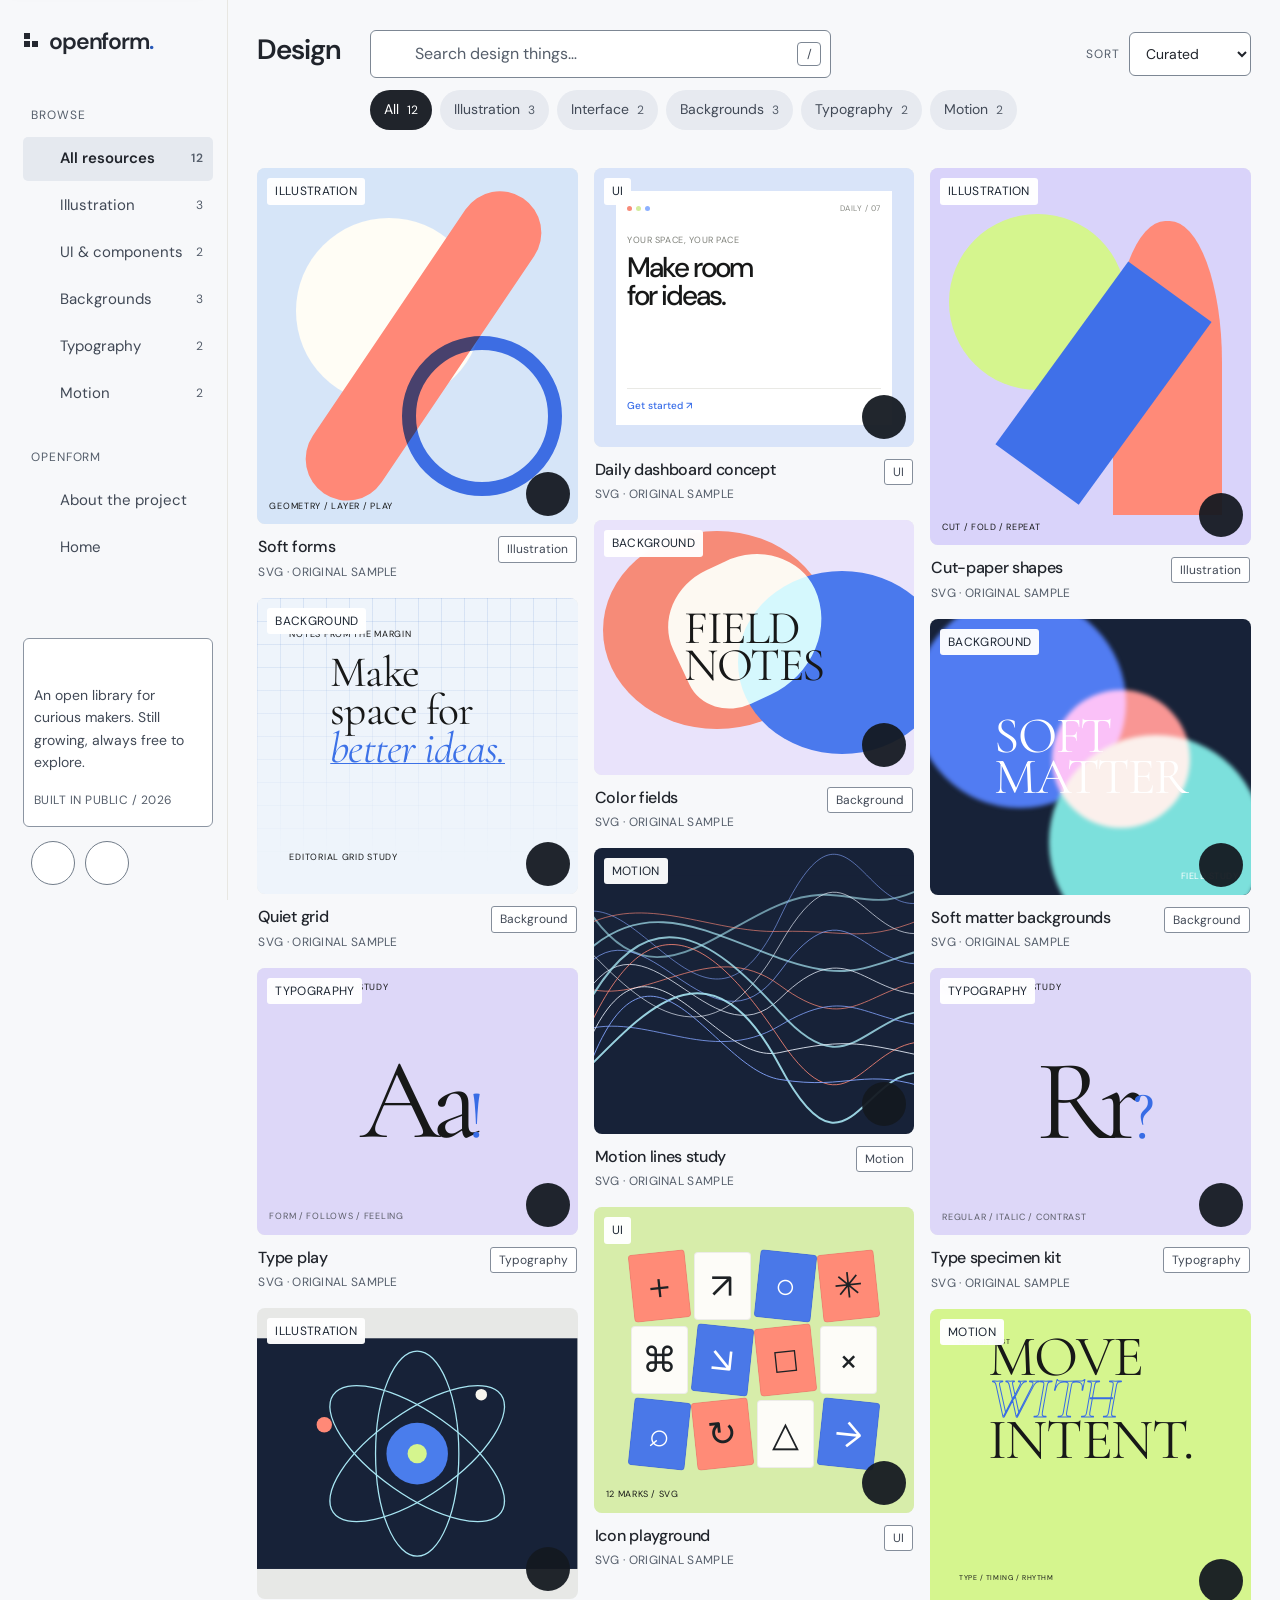
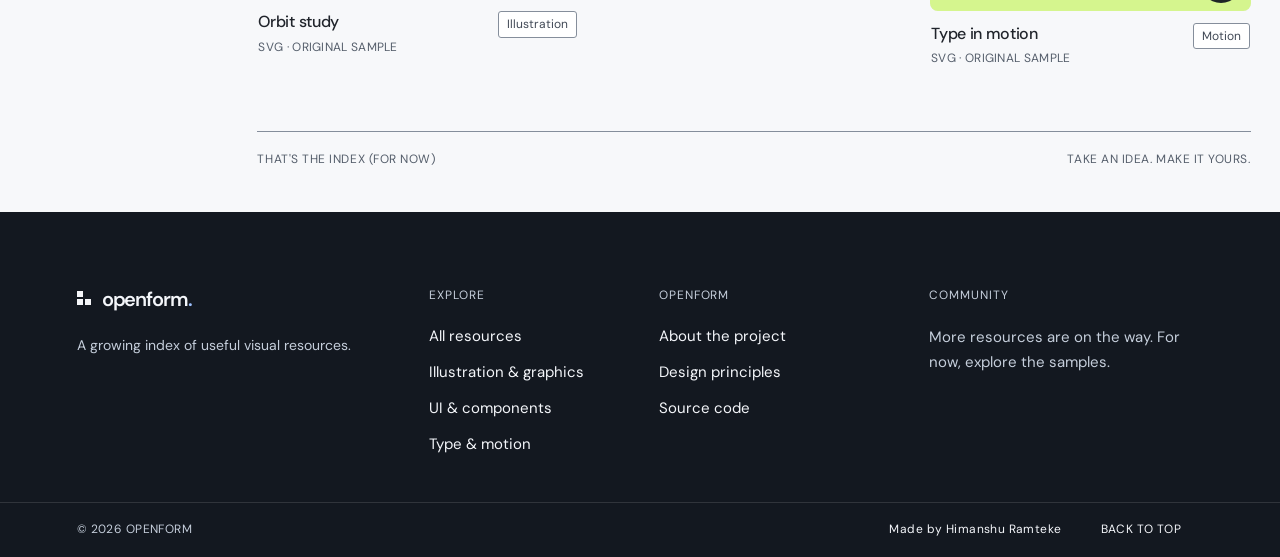
==== library.html @ 27f8977f "Correct dark gradient palette and strengthen visible motion" ====
<!doctype html>
<html lang="en">
<head>
<meta charset="utf-8"><meta name="viewport" content="width=device-width,initial-scale=1"><meta name="theme-color" content="#f7f7f5">
<meta name="description" content="Browse Openform's growing index of illustration, backgrounds, typography, UI, and motion design resources.">
<title>Library — Openform</title>
<link rel="preconnect" href="https://fonts.googleapis.com"><link rel="preconnect" href="https://fonts.gstatic.com" crossorigin>
<link href="https://fonts.googleapis.com/css2?family=Cormorant+Garamond:ital,wght@0,400;0,500;0,600;1,400;1,500;1,600&family=DM+Sans:wght@400;500;600;700&display=swap" rel="stylesheet">
<link rel="stylesheet" href="styles.css?v=20261012-2"><script src="app.js?v=20261012-1" defer></script>
</head>
<body class="library-page">
<a class="skip-link" href="#main-content">Skip to main content</a>
<div class="library-app" id="libraryTop">
  <aside class="library-sidebar">
    <a class="wordmark" href="index.html" aria-label="Openform home"><span class="brand-mark" aria-hidden="true"><i></i><i></i><i></i></span><span>openform<span class="wordmark-dot">.</span></span></a>
    <div class="sidebar-section"><span class="sidebar-label">BROWSE</span>
      <button class="sidebar-filter is-active" type="button" data-filter="All" aria-pressed="true"><span class="sidebar-icon"><span class="mi mi-stack" aria-hidden="true"></span></span> All resources <span class="sidebar-count">12</span></button>
      <button class="sidebar-filter" type="button" data-filter="Illustration" aria-pressed="false"><span class="sidebar-icon"><span class="mi mi-image" aria-hidden="true"></span></span> Illustration <span class="sidebar-count">3</span></button>
      <button class="sidebar-filter" type="button" data-filter="UI" aria-pressed="false"><span class="sidebar-icon"><span class="mi mi-stack" aria-hidden="true"></span></span> UI & components <span class="sidebar-count">2</span></button>
      <button class="sidebar-filter" type="button" data-filter="Background" aria-pressed="false"><span class="sidebar-icon"><span class="mi mi-image" aria-hidden="true"></span></span> Backgrounds <span class="sidebar-count">3</span></button>
      <button class="sidebar-filter" type="button" data-filter="Typography" aria-pressed="false"><span class="sidebar-icon"><span class="mi mi-file" aria-hidden="true"></span></span> Typography <span class="sidebar-count">2</span></button>
      <button class="sidebar-filter" type="button" data-filter="Motion" aria-pressed="false"><span class="sidebar-icon"><span class="mi mi-play" aria-hidden="true"></span></span> Motion <span class="sidebar-count">2</span></button>
    </div>
    <div class="sidebar-section sidebar-secondary"><span class="sidebar-label">OPENFORM</span><a class="sidebar-link" href="index.html#about"><span class="sidebar-icon"><span class="mi mi-external-link" aria-hidden="true"></span></span> About the project</a><a class="sidebar-link" href="index.html"><span class="sidebar-icon"><span class="mi mi-home" aria-hidden="true"></span></span> Home</a></div>
    <div class="sidebar-note"><span class="sidebar-note-mark"><span class="mi mi-stack" aria-hidden="true"></span></span><p>An open library for curious makers. Still growing, always free to explore.</p><span class="sidebar-note-foot">BUILT IN PUBLIC / 2026</span></div>
    <div class="sidebar-footer"><button class="sound-toggle" data-sound-toggle type="button" aria-label="Interface sounds" aria-pressed="false" title="Interface sounds"><span class="sound-icon" aria-hidden="true"><span class="mi mi-volume-up"></span></span></button><button class="theme-toggle" id="themeToggle" type="button" aria-label="Switch colour theme" aria-pressed="false"><span class="theme-icon" aria-hidden="true"><span class="mi mi-moon"></span></span></button></div>
  </aside>
  <main class="library-main" id="main-content">
    <header class="library-header">
      <div class="library-page-title"><h1>Design</h1></div>
      <div class="library-header-controls">
        <div class="library-tools">
          <label class="search-box"><span class="search-icon" aria-hidden="true"><span class="mi mi-search"></span></span><input id="searchInput" type="search" placeholder="Search design things…" aria-label="Search assets"><kbd aria-hidden="true">/</kbd><button id="clearSearch" type="button" aria-label="Clear search"><span class="mi mi-cancel" aria-hidden="true"></span></button></label>
          <label class="sort-wrap"><span>SORT</span><select id="sortSelect" aria-label="Sort resources"><option value="featured">Curated</option><option value="az">A — Z</option><option value="type">Category</option></select></label>
        </div>
        <div class="category-strip" id="filterRow" role="group" aria-label="Filter by category">
          <button class="filter-chip is-active" type="button" data-filter="All" aria-pressed="true">All <span>12</span></button>
          <button class="filter-chip" type="button" data-filter="Illustration" aria-pressed="false">Illustration <span>3</span></button>
          <button class="filter-chip" type="button" data-filter="UI" aria-pressed="false">Interface <span>2</span></button>
          <button class="filter-chip" type="button" data-filter="Background" aria-pressed="false">Backgrounds <span>3</span></button>
          <button class="filter-chip" type="button" data-filter="Typography" aria-pressed="false">Typography <span>2</span></button>
          <button class="filter-chip" type="button" data-filter="Motion" aria-pressed="false">Motion <span>2</span></button>
        </div>
        <span class="sr-only" id="filterStatus" role="status" aria-live="polite" aria-atomic="true">12 resources</span>
      </div>
      <div class="library-header-actions">
        <button class="sound-toggle mobile-sound-toggle" data-sound-toggle type="button" aria-label="Interface sounds" aria-pressed="false" title="Interface sounds"><span class="sound-icon" aria-hidden="true"><span class="mi mi-volume-up"></span></span></button>
        <button class="theme-toggle mobile-theme-toggle" id="themeToggleMobile" type="button" aria-label="Switch colour theme" aria-pressed="false"><span class="theme-icon" aria-hidden="true"><span class="mi mi-moon"></span></span></button>
      </div>
    </header>
    <section class="asset-grid" id="assetGrid" aria-label="Design resources"></section>
    <div class="empty-state" id="emptyState" hidden><span>∅</span><h2>No matches this time.</h2><p>Try another search or clear the filters.</p><button class="reset-button" id="resetFilters" type="button">Reset filters <span class="mi mi-arrow-up-right" aria-hidden="true"></span></button></div>
    <div class="gallery-footer"><span>THAT'S THE INDEX (FOR NOW)</span><span>TAKE AN IDEA. MAKE IT YOURS.</span></div>
  </main>
</div>

<footer class="site-footer-design site-footer-library" id="footer">
  <div class="footer-main footer-library-main">
    <div class="footer-identity">
      <a class="wordmark footer-wordmark" href="index.html"><span class="brand-mark" aria-hidden="true"><i></i><i></i><i></i></span><span>openform<span class="wordmark-dot">.</span></span></a>
      <p>A growing index of useful visual resources.</p>
    </div>
    <nav class="footer-link-group" aria-label="Explore links"><span>EXPLORE</span><a href="library.html">All resources <span class="mi mi-arrow-up-right" aria-hidden="true"></span></a><a href="#assetGrid">Illustration & graphics</a><a href="#assetGrid">UI & components</a><a href="#assetGrid">Type & motion</a></nav>
    <nav class="footer-link-group" aria-label="Project links"><span>OPENFORM</span><a href="index.html#about">About the project</a><a href="DESIGN.md">Design principles <span class="mi mi-arrow-up-right" aria-hidden="true"></span></a><a href="https://github.com/himanshuramteke-sys/openform-preview">Source code <span class="mi mi-arrow-up-right" aria-hidden="true"></span></a></nav>
    <div class="footer-community"><span>COMMUNITY</span><p>More resources are on the way. For now, explore the samples.</p></div>
  </div>
  <div class="footer-bottom"><span>© 2026 OPENFORM</span><a class="footer-credit" href="https://himanshuramteke.framer.website/" target="_blank" rel="noopener noreferrer">Made by Himanshu Ramteke <span class="mi mi-arrow-up-right" aria-hidden="true"></span></a><a href="#libraryTop">BACK TO TOP <span class="mi mi-arrow-up" aria-hidden="true"></span></a></div>
</footer>
<div class="modal-backdrop" id="assetModal" aria-hidden="true"><section class="asset-modal" role="dialog" aria-modal="true" aria-labelledby="modalTitle"><button class="modal-close" id="modalClose" type="button" aria-label="Close asset details"><span class="mi mi-cancel" aria-hidden="true"></span></button><div class="modal-preview" id="modalPreview"></div><div class="modal-info"><div class="modal-eyebrow" id="modalEyebrow"></div><h2 id="modalTitle"></h2><p id="modalDescription"></p><div class="modal-tags" id="modalTags"></div><div class="modal-actions"><button id="downloadButton" class="pill-link" type="button">Download sample <span class="mi mi-download" aria-hidden="true"></span></button><button id="copyButton" class="secondary-button" type="button"><span class="mi mi-copy" aria-hidden="true"></span> Copy source SVG</button></div><p class="modal-note" id="modalNote">Original sample artwork for testing the library experience.</p></div></section></div>
</body>
</html>
---- styles.css ----
:root{color-scheme:light;--page:#efeeeb;--paper:#fff;--surface:#f7f7f5;--ink:#171818;--muted:#858681;--line:#e5e4df;--blue:#4386f5;--blue-deep:#3468e9;--cyan:#a5e8f4;--mint:#b8efdf;--coral:#ff8977;--lavender:#dcdffb;--lime:#d5f58e;--sans:"DM Sans",sans-serif;--serif:"Cormorant Garamond",Georgia,serif;--ease:cubic-bezier(.22,.7,.18,1)}*{box-sizing:border-box}html{scroll-behavior:smooth;scroll-padding-top:22px}body{margin:0;color:var(--ink);font-family:var(--sans);font-size:17px;line-height:1.5;-webkit-font-smoothing:antialiased}a{color:inherit;text-decoration:none}button,input,select{color:inherit;font:inherit}button{cursor:pointer}button:focus-visible,a:focus-visible,input:focus-visible,select:focus-visible,[tabindex]:focus-visible{outline:2px solid var(--blue-deep);outline-offset:3px}::selection{background:#c8dcff;color:#182139}[hidden]{display:none!important}body.dark{color-scheme:dark;--page:#191a1c;--paper:#222426;--surface:#26282b;--ink:#f3f2ef;--muted:#a2a39f;--line:#383a3d}
.wordmark{display:inline-flex;align-items:center;gap:9px;font-size:22px;font-weight:600;letter-spacing:-1.15px;white-space:nowrap}.wordmark-dot{color:var(--blue)}.brand-mark{position:relative;display:inline-grid;grid-template-columns:repeat(2,6px);grid-template-rows:repeat(2,6px);gap:2px;width:16px;height:16px}.brand-mark i{display:block;background:var(--ink)}.brand-mark i:first-child{grid-column:1;grid-row:1}.brand-mark i:nth-child(2){grid-column:2;grid-row:2}.brand-mark i:nth-child(3){grid-column:1;grid-row:2}
.eyebrow,.section-index,.aside-number,.field-caption,.field-coordinates,.panel-corner-label,.art-index,.art-caption,.asset-format,.footer-note,.sidebar-label,.sidebar-count,.sidebar-footer,.sidebar-note-foot,.collection-note,.sort-wrap>span,.gallery-eyebrow,.gallery-count,.preview-label,.asset-meta p,.asset-category,.modal-eyebrow{font-family:var(--sans);letter-spacing:.075em}
.ambient-ribbon{position:fixed;z-index:0;pointer-events:none;border:1px solid rgba(126,143,159,.15);border-radius:50%;transform:rotate(-28deg)}.ribbon-one{width:410px;height:860px;left:-290px;top:-220px}.ribbon-two{width:520px;height:920px;right:-350px;top:17vh;transform:rotate(31deg)}
.home-page{position:relative;min-height:100vh;overflow-x:hidden;background:var(--page)}.home-shell{position:relative;z-index:1;width:min(1380px,calc(100% - 96px));margin:58px auto 0}
.hero-panel{position:relative;isolation:isolate;min-height:680px;overflow:hidden;border-radius:24px;background:var(--paper);box-shadow:0 28px 90px rgba(30,35,42,.055)}.hero-nav{position:relative;z-index:5;display:flex;align-items:center;justify-content:space-between;gap:24px;height:78px;padding:0 clamp(24px,5vw,66px);border-bottom:1px solid rgba(20,24,28,.055)}.hero-nav nav{display:flex;align-items:center;gap:clamp(22px,4vw,54px)}.hero-nav nav a{color:#747772;font-size:14px;transition:color .2s}.hero-nav nav a:hover{color:var(--ink)}.nav-cta{display:inline-flex;align-items:center;gap:19px;min-height:39px;padding:0 15px;border-radius:99px;background:#171818;color:#fff;font-size:13px;box-shadow:0 3px 8px #17181812;transition:transform .2s,background .2s}.nav-cta:hover{background:var(--blue-deep);transform:translateY(-1px)}.nav-cta span{font-size:17px}
.hero-content{position:relative;z-index:2;display:grid;grid-template-columns:minmax(0,1.15fr) minmax(220px,.55fr);gap:clamp(26px,6vw,86px);padding:82px clamp(30px,8vw,112px) 240px}.hero-main-copy{max-width:740px}.hero-main-copy .eyebrow{display:flex;align-items:center;gap:10px;margin:0 0 28px;color:#777a76;font-size:11px}.eyebrow-dot{display:inline-block;width:6px;height:6px;border-radius:50%;background:var(--blue)}.hero-main-copy h1{margin:0;font-family:var(--serif);font-size:clamp(62px,7.2vw,103px);font-weight:400;line-height:.88;letter-spacing:-.035em}.hero-main-copy h1 em{color:#376fe2;font-weight:400;font-style:italic}.hero-description{max-width:420px;margin:24px 0 0;color:#737670;font-size:16px;line-height:1.7}.hero-actions{display:flex;align-items:center;flex-wrap:wrap;gap:24px;margin-top:25px}.button-primary{display:inline-flex;align-items:center;justify-content:space-between;gap:23px;min-height:43px;padding:0 15px;border-radius:99px;background:#171818;color:#fff;font-size:13px;transition:background .2s,transform .2s}.button-primary span{font-size:18px}.button-primary:hover{background:var(--blue-deep);transform:translateY(-2px)}.text-cta{padding:8px 0;border-bottom:1px solid #d9dad6;color:#656862;font-size:13px}.text-cta span{margin-left:8px;color:#191a1a}
.hero-aside{display:flex;flex-direction:column;justify-content:center;gap:26px;padding-top:15px}.hero-aside-item{display:grid;grid-template-columns:27px 1fr;gap:14px;align-items:start;padding-top:17px;border-top:1px solid #e8e8e4}.aside-number{padding-top:3px;color:#9b9d98;font-size:11px}.hero-aside-item strong{display:block;font-size:15px;font-weight:500;letter-spacing:-.02em}.hero-aside-item p{max-width:230px;margin:5px 0 0;color:#898b85;font-size:13px;line-height:1.65}
.hero-field{position:absolute;z-index:1;right:0;bottom:0;left:0;height:265px;overflow:hidden;background:linear-gradient(180deg,rgba(255,255,255,0) 0%,rgba(228,240,255,.4) 29%,rgba(210,231,255,.8) 100%)}.field-colour{position:absolute;inset:-35% -10% -25%;opacity:.92;background:radial-gradient(ellipse at 24% 90%,rgba(98,156,255,.86),transparent 39%),radial-gradient(ellipse at 53% 85%,rgba(103,211,238,.88),transparent 43%),radial-gradient(ellipse at 80% 95%,rgba(170,179,255,.82),transparent 41%),radial-gradient(ellipse at 42% 35%,rgba(243,248,255,.96),transparent 50%),linear-gradient(105deg,#e8f3ff 5%,#d1ecff 46%,#d8d9ff 100%);background-size:145% 150%;filter:blur(11px);animation:field-drift 15s var(--ease) infinite alternate}.field-grid{position:absolute;inset:-5% -3% -24%;opacity:.5;background-image:linear-gradient(rgba(48,112,210,.16) 1px,transparent 1px),linear-gradient(90deg,rgba(48,112,210,.16) 1px,transparent 1px);background-size:34px 34px;transform:perspective(550px) rotateX(35deg) scale(1.16);transform-origin:center bottom;mask-image:linear-gradient(to bottom,transparent 0%,rgba(0,0,0,.14) 19%,#000 60%,transparent 100%);animation:grid-drift 18s ease-in-out infinite alternate}.hero-field:after{position:absolute;inset:0;content:"";background:linear-gradient(180deg,#fff 0%,rgba(255,255,255,.56) 14%,transparent 54%);pointer-events:none}.field-caption,.field-coordinates{position:absolute;z-index:2;bottom:18px;color:rgba(29,58,105,.63);font-size:9px;letter-spacing:.1em}.field-caption{left:clamp(30px,8vw,112px)}.field-coordinates{right:clamp(30px,8vw,112px)}.field-orbit{position:absolute;z-index:1;display:block;border:1px solid rgba(58,114,210,.28);border-radius:50%;pointer-events:none}.orbit-a{right:18%;bottom:-72%;width:49%;height:100%;transform:rotate(-12deg);animation:orbit-shift 28s linear infinite}.orbit-b{right:7%;bottom:-89%;width:62%;height:120%;transform:rotate(18deg);border-color:rgba(255,255,255,.5);animation:orbit-shift 34s linear infinite reverse}.panel-corner-label{position:absolute;z-index:4;right:24px;bottom:18px;color:rgba(39,70,116,.55);font-size:9px;letter-spacing:.11em}
@keyframes field-drift{0%{background-position:0% 55%;transform:translate3d(-1.5%,0,0) scale(1.02)}100%{background-position:100% 38%;transform:translate3d(1.5%,-2%,0) scale(1.07)}}@keyframes grid-drift{0%{transform:perspective(550px) rotateX(35deg) scale(1.13) translateX(-1%)}100%{transform:perspective(550px) rotateX(35deg) scale(1.18) translateX(1%)}}@keyframes orbit-shift{to{rotate:360deg}}
.about-strip{display:grid;grid-template-columns:.6fr 1.4fr;gap:40px;width:min(1120px,calc(100% - 50px));margin:118px auto 125px}.section-index{display:flex;align-items:flex-start;justify-content:space-between;color:#858781;font-size:11px}.tiny-mark{color:var(--blue);font-size:24px;line-height:.8}.about-copy{display:grid;grid-template-columns:1.05fr .8fr;gap:50px;align-items:start}.about-copy h2{margin:0;font-family:var(--serif);font-size:clamp(47px,5.5vw,73px);font-weight:400;line-height:.9;letter-spacing:-.025em}.about-copy h2 em{color:#376fe2;font-style:italic}.about-copy>div{padding-top:8px}.about-copy p{margin:0 0 23px;color:#686b65;font-size:15px;line-height:1.8}.underlined-link{display:inline-flex;align-items:center;gap:14px;padding-bottom:6px;border-bottom:1px solid #cfd0cb;font-size:13px;transition:gap .2s,border-color .2s}.underlined-link span{font-size:18px}.underlined-link:hover{gap:20px;border-color:var(--blue)}
.home-selection{padding:0 0 95px}.selection-heading{display:flex;align-items:flex-end;justify-content:space-between;gap:24px;margin-bottom:28px}.selection-heading .eyebrow{margin:0 0 13px;color:#858781;font-size:11px}.selection-heading h2{margin:0;font-family:var(--serif);font-size:clamp(42px,4.7vw,61px);font-weight:400;line-height:.95;letter-spacing:-.025em}.selection-grid{display:grid;grid-template-columns:1.2fr 1fr 1fr;gap:14px}.selection-card{display:block;min-width:0}.selection-art{position:relative;isolation:isolate;display:flex;align-items:center;justify-content:center;aspect-ratio:1.05;overflow:hidden;border-radius:7px}.selection-card-wide .selection-art{aspect-ratio:1.2}.selection-art .art-index,.selection-art .art-caption{position:absolute;z-index:4;left:14px;font-size:10px;letter-spacing:.07em}.art-index{top:14px}.art-caption{bottom:13px}.selection-art-shapes{background:#d4e6ff}.shape-disc{position:absolute;top:17%;left:13%;width:56%;aspect-ratio:1;border-radius:50%;background:#fffdf5}.shape-cut{position:absolute;top:2%;left:39%;width:24%;height:92%;border-radius:100px;background:#f88b79;transform:rotate(32deg)}.shape-loop{position:absolute;right:7%;bottom:4%;width:47%;aspect-ratio:1;border:17px solid #3d70e8;border-radius:50%;mix-blend-mode:multiply}.selection-art-type{background:#d7d1fb}.selection-art-type>strong{font-family:var(--serif);font-size:clamp(110px,14vw,190px);font-weight:400;line-height:.8;letter-spacing:-.13em}.selection-art-type>strong span{color:#4778ec;font-size:.65em}.selection-art-type>small{position:absolute;right:12%;bottom:22%;font-size:11px;line-height:1.2;text-align:right;letter-spacing:.06em}.selection-art-motion{background:#1c2639}.motion-ribbon{position:absolute;inset:-10%;background:repeating-radial-gradient(ellipse at 30% 75%,transparent 0 18px,rgba(156,222,248,.78) 19px 20px,transparent 21px 29px);transform:rotate(-17deg);animation:motion-drift 18s linear infinite alternate}.motion-orb{position:absolute;top:19%;right:19%;width:29%;aspect-ratio:1;border-radius:50%;background:radial-gradient(circle at 35% 30%,#f9fcff,#80b7ff 30%,#476ce5 70%);box-shadow:0 0 38px rgba(111,169,255,.4)}@keyframes motion-drift{to{transform:rotate(-8deg) scale(1.08) translateX(2%)}}.selection-info{display:flex;align-items:flex-start;justify-content:space-between;gap:12px;padding:13px 1px 3px}.selection-info h3{margin:0;font-size:14px;font-weight:500;letter-spacing:-.02em}.selection-info p{margin:5px 0 0;color:#81837d;font-size:13px}.asset-format{padding-top:3px;color:#777973;font-size:10px;white-space:nowrap}
.home-footer{display:flex;align-items:center;justify-content:space-between;gap:20px;min-height:80px;border-top:1px solid #dad9d3}.home-footer p,.home-footer>a:not(.wordmark),.footer-note{color:#7f817b;font-size:12px}.home-footer>a:not(.wordmark){display:flex;align-items:center;gap:9px}.home-footer>a:not(.wordmark) span{font-size:17px}.footer-note{font-size:10px!important;letter-spacing:.08em}
.library-page{min-height:100vh;background:var(--surface)}.library-app{display:grid;grid-template-columns:228px minmax(0,1fr);max-width:1900px;min-height:100vh;margin:0 auto;background:var(--surface)}.library-sidebar{position:sticky;top:0;display:flex;flex-direction:column;align-self:start;min-width:0;height:100vh;padding:23px 14px 15px 23px;border-right:1px solid #e8e7e2;background:var(--surface)}.library-sidebar .wordmark{margin:0 0 46px 1px;font-size:23px}.sidebar-section{display:flex;flex-direction:column;gap:3px}.sidebar-label{margin:0 0 10px 8px;color:#a1a29d;font-size:11px}.sidebar-filter,.sidebar-link{display:flex;align-items:center;gap:10px;width:100%;min-height:34px;padding:0 9px;border:0;border-radius:5px;background:transparent;text-align:left;color:#777a75;font-size:14px;transition:background .18s,color .18s}.sidebar-filter:hover,.sidebar-link:hover{background:#eeefeb;color:var(--ink)}.sidebar-filter.is-active{background:#e9e9e5;color:#191a19;font-weight:500}.sidebar-icon{display:inline-flex;align-items:center;justify-content:center;flex:0 0 16px;width:16px;color:#6d716c;font-size:16px;line-height:1}.sidebar-filter .sidebar-icon{font-size:15px}.sidebar-filter:first-of-type .sidebar-icon{color:var(--blue)}.sidebar-count{margin-left:auto;color:#9b9d96;font-size:10px}.sidebar-secondary{margin-top:32px}.sidebar-note{margin-top:auto;padding:15px 10px 14px;border:1px solid #e9e8e3;border-radius:6px;background:#fff}.sidebar-note-mark{display:block;color:var(--blue);font-size:21px;line-height:1}.sidebar-note p{margin:9px 0 13px;color:#777972;font-size:12px;line-height:1.6}.sidebar-note-foot{color:#9a9c95;font-size:9px;letter-spacing:.08em}.sidebar-footer{display:flex;align-items:center;justify-content:flex-end;gap:10px;padding-top:14px;color:#999b95;font-size:10px;letter-spacing:.07em}.theme-toggle{display:grid;place-items:center;flex:0 0 34px;width:34px;height:34px;border:1px solid #e5e4df;border-radius:50%;background:transparent;font-size:19px;transition:background .2s}.theme-toggle:hover{background:#e9eaf4}.mobile-theme-toggle{display:none}
.library-main{min-width:0;padding:22px clamp(20px,2.3vw,38px) 34px}.library-header{display:flex;align-items:center;justify-content:space-between;gap:20px;margin-bottom:27px}.library-page-title{display:flex;align-items:baseline;flex-wrap:wrap;gap:12px}.library-page-title h1{margin:0;font-size:25px;font-weight:600;letter-spacing:-.055em}.library-page-title h1 span{color:#b0b1ac;font-weight:400}.library-page-title p{margin:0;color:#92948e;font-size:14px}.library-header-actions{display:flex;align-items:center;gap:19px}.collection-note{display:flex;align-items:center;gap:7px;color:#83857f;font-size:10px}.collection-dot{display:inline-block;width:6px;height:6px;border-radius:50%;background:#81cfae}.back-link{font-size:12px;color:#72756e}.back-link span{margin-left:7px;font-size:16px}
.library-tools{display:flex;align-items:center;gap:20px;margin-bottom:15px}.search-box{display:flex;align-items:center;gap:10px;width:min(100%,480px);min-height:42px;padding:0 9px 0 12px;border:1px solid #e5e5df;border-radius:6px;background:#fff}.search-icon{color:#858780;font-size:23px;line-height:1}.search-box input{width:100%;min-width:0;border:0;outline:0!important;background:transparent;font-size:14px}.search-box input::placeholder{color:#a0a29b}.search-box kbd{display:grid;place-items:center;width:20px;height:19px;border:1px solid #e8e8e2;border-radius:4px;color:#9b9d96;font:12px var(--sans)}.search-box button{display:none;place-items:center;width:26px;height:26px;border:0;border-radius:4px;background:transparent;font-size:20px}.sort-wrap{display:flex;align-items:center;gap:8px;margin-left:auto;color:#90928b;font-size:10px;letter-spacing:.09em}.sort-wrap select{min-height:35px;padding:0 24px 0 10px;border:1px solid #e5e5df;border-radius:6px;background:#fff;font-size:13px;letter-spacing:0}
.category-strip{display:flex;align-items:center;flex-wrap:wrap;gap:7px;margin-bottom:28px}.filter-chip{display:inline-flex;align-items:center;gap:8px;min-height:29px;padding:0 12px;border:0;border-radius:99px;background:#eeefed;color:#777a75;font-size:13px;white-space:nowrap;transition:background .18s,color .18s}.filter-chip span{color:#a0a29b;font-size:11px}.filter-chip:hover{background:#e4e7ed;color:#242625}.filter-chip.is-active,.filter-chip.active{background:#191a1b;color:#fff}.filter-chip.is-active span,.filter-chip.active span{color:#cfd0cc}.filter-status{margin-left:auto;color:#9a9c96;font-size:11px}.gallery-heading{display:flex;align-items:flex-end;justify-content:space-between;gap:15px;margin-bottom:13px}.gallery-eyebrow{display:block;margin-bottom:6px;color:#999b94;font-size:10px}.gallery-heading h2{margin:0;font-family:var(--serif);font-size:34px;font-weight:400;line-height:.97;letter-spacing:-.025em}.gallery-count{padding-bottom:3px;color:#9a9c95;font-size:10px}
.asset-grid{column-count:3;column-gap:12px;column-fill:balance}.asset-card{position:relative;display:inline-block;width:100%;margin:0 0 12px;break-inside:avoid;cursor:pointer;animation:fade-up .32s both}.asset-preview{position:relative;isolation:isolate;display:block;width:100%;aspect-ratio:1.12;overflow:hidden;border-radius:7px;background:#e7e8e6;transition:transform .22s,box-shadow .22s}.asset-card:hover .asset-preview{transform:translateY(-2px);box-shadow:0 9px 24px rgba(26,35,52,.08)}.asset-card[data-kind="shape"] .asset-preview{aspect-ratio:.9}.asset-card[data-kind="grid"] .asset-preview{aspect-ratio:1.08}.asset-card[data-kind="type"] .asset-preview{aspect-ratio:1.2}.asset-card[data-kind="orbit"] .asset-preview{aspect-ratio:1.1}.asset-card[data-kind="ui"] .asset-preview{aspect-ratio:1.15}.asset-card[data-kind="fields"] .asset-preview{aspect-ratio:1.26}.asset-card[data-kind="lines"] .asset-preview{aspect-ratio:1.12}.asset-card[data-kind="icons"] .asset-preview{aspect-ratio:1.05}.asset-card[data-kind="paper"] .asset-preview{aspect-ratio:.85}.asset-card[data-kind="soft"] .asset-preview{aspect-ratio:1.16}.asset-card[data-kind="kinetic"] .asset-preview{aspect-ratio:1.06}
.art-sample{position:absolute;inset:0;display:flex;align-items:center;justify-content:center;overflow:hidden;color:#171818}.sample-label,.sample-footer{position:absolute;z-index:3;left:12px;color:currentColor;font-size:9px;letter-spacing:.08em}.sample-label{top:12px}.sample-footer{bottom:11px}.sample-shape{background:#d6e5f8}.sample-circle{position:absolute;top:14%;left:12%;width:58%;aspect-ratio:1;border-radius:50%;background:#fffdf5}.sample-pillar{position:absolute;top:0;left:39%;width:26%;height:100%;border-radius:999px;background:#ff8877;transform:rotate(34deg)}.sample-ring{position:absolute;right:5%;bottom:8%;width:50%;aspect-ratio:1;border:14px solid #4879ea;border-radius:50%;mix-blend-mode:multiply}.sample-soft{background:#172238;color:#fff}.sample-blob{position:absolute;border-radius:50%;filter:blur(2px)}.blob-a{top:-8%;left:-5%;width:66%;aspect-ratio:1;background:#517cf2}.blob-b{right:-4%;bottom:-20%;width:67%;aspect-ratio:1;background:#7ce0dc}.blob-c{top:26%;left:38%;width:43%;aspect-ratio:1;background:#f88676;mix-blend-mode:screen}.sample-soft>span{position:relative;z-index:1;font-family:var(--serif);font-size:clamp(39px,4vw,66px);line-height:.8;letter-spacing:-.025em}.sample-soft small{position:absolute;right:12px;bottom:11px;font-size:9px;letter-spacing:.06em}.sample-type{background:#ddd7f8}.sample-type small,.sample-type label{position:absolute;left:12px;font-size:9px;letter-spacing:.08em}.sample-type small{top:12px}.sample-type label{bottom:11px;color:#5b5d68}.sample-type strong{font-family:var(--serif);font-size:clamp(90px,9vw,140px);font-weight:400;letter-spacing:-.09em}.sample-type strong span{color:#386ce5;font-size:.6em}.sample-orbit svg,.sample-lines svg{display:block;width:100%;height:100%}.sample-ui{padding:7%;background:#d9e4f9}.sample-ui-card{display:flex;flex-direction:column;width:100%;height:100%;padding:11px;background:#fff;color:#171818}.sample-ui-top{display:flex;align-items:center;gap:4px}.sample-ui-top i{width:5px;height:5px;border-radius:50%;background:#f88b79}.sample-ui-top i:nth-child(2){background:#d4ed9e}.sample-ui-top i:nth-child(3){background:#8db1ff}.sample-ui-top span{margin-left:auto;color:#8a8c86;font-size:8px;letter-spacing:.06em}.sample-ui-card>small{margin-top:18px;color:#7f817a;font-size:9px;letter-spacing:.06em}.sample-ui-card>strong{margin-top:7px;font-size:clamp(18px,2.2vw,31px);font-weight:500;line-height:1;letter-spacing:-.07em}.sample-ui-rule{height:1px;margin-top:auto;background:#e9e9e5}.sample-ui-card>b{margin-top:9px;color:#356be8;font-size:10px;font-weight:500}.sample-fields{background:#e9e3fb}.sample-fields>div{position:absolute;inset:4% 26% 18% 3%;border-radius:50%;background:#f68b78}.sample-fields>div:nth-child(2){inset:20% -10% 8% 45%;background:#4a79ed}.sample-fields>div:nth-child(3){inset:15% 28% 30% 24%;border-radius:48% 52% 64% 36%;background:#c4f1e6;mix-blend-mode:screen;transform:rotate(-25deg)}.sample-fields span{position:relative;z-index:1;font-family:var(--serif);font-size:47px;line-height:.8;letter-spacing:-.03em}.sample-lines{background:#172238}.sample-icons{background:#d7edaa}.icon-grid{display:grid;grid-template-columns:repeat(4,1fr);gap:6px;width:77%;height:71%}.icon-grid span{display:grid;place-items:center;border:1px solid rgba(31,35,34,.07);border-radius:4px;background:#fdfcf8;color:#1d2124;font-size:clamp(20px,3vw,35px)}.icon-grid span:nth-child(3n){background:#4a78e8;color:#fff}.icon-grid span:nth-child(3n + 1){background:#ff8b77}.sample-icons small{position:absolute;bottom:11px;left:12px;font-size:9px;letter-spacing:.07em}.sample-paper{background:#d9d3fa}.paper-circle{position:absolute;top:12%;left:6%;width:55%;aspect-ratio:1;border-radius:50%;background:#d5f58e}.paper-arch{position:absolute;top:14%;right:9%;width:34%;height:78%;border-radius:48% 48% 0 0;background:#ff8a78}.paper-cut{position:absolute;top:27%;left:38%;width:32%;height:60%;background:#3f70e9;transform:rotate(36deg)}.paper-label{position:absolute;bottom:11px;left:12px;font-size:9px;letter-spacing:.07em}.sample-spectrum{background:#192537}.sample-spectrum>div{position:absolute;width:68%;height:92%;border-radius:50%;background:#5a83ef;filter:blur(1px);transform:rotate(28deg)}.sample-spectrum>div:nth-child(2){width:47%;background:#ff8977;transform:rotate(-25deg)}.sample-spectrum>div:nth-child(3){width:27%;background:#d2f2e7;transform:rotate(8deg)}.sample-spectrum span{position:relative;color:#171818;font-family:var(--serif);font-size:30px;line-height:.85}.sample-kinetic{align-items:flex-start;justify-content:center;padding:9%;background:#d5f58e}.sample-kinetic small,.sample-kinetic>span{position:absolute;left:9%;font-size:7px;letter-spacing:.08em}.sample-kinetic small{top:9%}.sample-kinetic>span{bottom:9%}.sample-kinetic strong{font-family:var(--serif);font-size:clamp(41px,4.5vw,66px);font-weight:400;line-height:.72;letter-spacing:-.025em}.sample-kinetic em{color:transparent;font-style:italic;-webkit-text-stroke:1px #386ce5}.sample-grid{align-items:flex-start;justify-content:center;padding:10%;background:#eef4fb}.grid-lines{position:absolute;inset:0;background-image:linear-gradient(rgba(65,118,202,.14) 1px,transparent 1px),linear-gradient(90deg,rgba(65,118,202,.14) 1px,transparent 1px);background-size:23px 23px;mask-image:linear-gradient(to bottom,#000,transparent 90%)}.sample-grid small,.sample-grid span{position:absolute;left:10%;font-size:9px;letter-spacing:.08em}.sample-grid small{top:10%}.sample-grid span{bottom:10%}.sample-grid strong{position:relative;margin-top:9%;font-family:var(--serif);font-size:clamp(31px,3.4vw,50px);font-weight:400;line-height:.88;letter-spacing:-.02em}.sample-grid em{color:#3c71e7;font-style:italic;text-decoration:underline;text-decoration-thickness:1px}
.asset-open{position:absolute;right:9px;bottom:9px;z-index:5;display:grid;place-items:center;width:29px;height:29px;border:0;border-radius:50%;background:rgba(28,31,33,.54);color:#fff;font-size:18px;transition:background .18s,transform .18s}.asset-open:hover,.asset-card:hover .asset-open{background:#1b1d1e;transform:translate(1px,-1px)}.preview-label{position:absolute;top:10px;left:10px;z-index:5;padding:4px 6px;border-radius:3px;background:rgba(255,255,255,.84);color:#3d403c;font-size:9px;letter-spacing:.05em;backdrop-filter:blur(5px)}.asset-meta{display:flex;align-items:flex-start;justify-content:space-between;gap:9px;padding:10px 1px 1px}.asset-meta h3{margin:0;font-size:12px;font-weight:500;letter-spacing:-.02em}.asset-meta p{margin:4px 0 0;color:#92948e;font-size:10px;letter-spacing:.035em}.asset-category{padding:4px 6px;border:1px solid #e5e5df;border-radius:3px;color:#7c7f78;font-size:10px;letter-spacing:0;white-space:nowrap}.empty-state{padding:90px 20px;text-align:center}.empty-state>span{color:var(--blue);font-family:var(--serif);font-size:47px}.empty-state h2{margin:6px 0 8px;font-family:var(--serif);font-size:36px;font-weight:400}.empty-state p{color:var(--muted);font-size:14px}.reset-button{margin-top:7px;padding:9px 12px;border:0;border-radius:4px;background:#171818;color:#fff;font-size:13px}.gallery-footer{display:flex;justify-content:space-between;gap:20px;margin-top:37px;padding:16px 0 0;border-top:1px solid #e5e4df;color:#a1a29b;font-size:9px;letter-spacing:.1em}
.modal-backdrop{position:fixed;z-index:50;inset:0;display:none;align-items:center;justify-content:center;overflow:auto;padding:24px;background:rgba(23,25,29,.58);backdrop-filter:blur(7px)}.modal-backdrop.open{display:flex}.asset-modal{position:relative;display:grid;grid-template-columns:1fr 1fr;width:min(900px,100%);max-height:calc(100vh - 48px);overflow:auto;border-radius:8px;background:var(--paper);box-shadow:0 24px 80px #0003}.modal-close{position:absolute;z-index:4;top:12px;right:12px;display:grid;place-items:center;width:35px;height:35px;border:1px solid #deded9;border-radius:50%;background:var(--paper);font-size:23px}.modal-preview{position:relative;min-height:340px;overflow:hidden;background:var(--surface)}.modal-preview .art-sample{min-height:100%;aspect-ratio:auto}.modal-info{padding:clamp(25px,4vw,45px)}.modal-eyebrow{color:#969891;font-size:10px;letter-spacing:.08em}.modal-info h2{margin:17px 0 12px;font-family:var(--serif);font-size:clamp(32px,4vw,48px);font-weight:400;line-height:.96}.modal-info>p{color:#777a74;font-size:14px;line-height:1.75}.modal-tags{display:flex;flex-wrap:wrap;gap:6px;margin:20px 0}.modal-tags span{padding:5px 8px;border:1px solid #e2e2dc;border-radius:3px;color:#666963;font-size:11px}.modal-actions{display:flex;flex-wrap:wrap;gap:8px;margin-top:23px}.pill-link,.secondary-button{display:inline-flex;align-items:center;justify-content:center;gap:12px;min-height:40px;padding:10px 13px;border:1px solid #171818;border-radius:4px;background:#171818;color:#fff;font-size:13px}.secondary-button{background:transparent;color:#171818}.modal-info .modal-note{margin-top:20px;font-size:12px}.grain{display:none}
@keyframes fade-up{from{opacity:0;transform:translateY(5px)}to{opacity:1;transform:translateY(0)}}
@media(min-width:1540px){.asset-grid{column-count:4}.library-main{padding-inline:40px}}
@media(max-width:1120px){.home-shell{width:calc(100% - 60px);margin-top:35px}.hero-content{padding:70px 6% 240px;grid-template-columns:minmax(0,1fr) minmax(210px,.65fr)}.hero-main-copy h1{font-size:clamp(62px,8vw,87px)}.library-app{grid-template-columns:205px minmax(0,1fr)}.library-sidebar{padding-left:16px}.library-main{padding-inline:21px}.asset-grid{column-count:2}.selection-grid{gap:12px}}
@media(max-width:760px){.home-shell{width:calc(100% - 28px);margin-top:14px}.hero-panel{min-height:0;border-radius:17px}.hero-nav{height:65px;padding:0 18px}.hero-nav nav{gap:16px}.hero-nav nav a{font-size:13px}.wordmark{font-size:20px;gap:7px}.brand-mark{transform:scale(.86)}.nav-cta{min-height:34px;padding:0 10px;gap:7px;font-size:12px}.hero-content{display:block;padding:49px 22px 224px}.hero-main-copy .eyebrow{margin-bottom:24px;font-size:10px}.hero-main-copy h1{font-size:clamp(59px,11.6vw,85px)}.hero-description{max-width:400px;margin-top:20px;font-size:15px}.hero-actions{gap:17px;margin-top:21px}.button-primary{min-height:39px;padding:0 12px;font-size:12px}.text-cta{font-size:12px}.hero-aside{display:none}.hero-field{height:226px}.field-caption{left:22px;bottom:13px;font-size:8px}.field-coordinates{right:22px;bottom:13px;font-size:8px}.panel-corner-label{display:none}.about-strip{grid-template-columns:1fr;gap:20px;width:calc(100% - 44px);margin:75px auto 80px}.section-index{font-size:10px}.tiny-mark{font-size:21px}.about-copy{grid-template-columns:1fr;gap:22px}.about-copy h2{font-size:59px}.about-copy>div{padding-top:0}.about-copy p{max-width:500px;font-size:14px}.home-selection{padding-bottom:65px}.selection-heading{align-items:flex-start;flex-direction:column;gap:17px}.selection-heading h2{font-size:43px}.selection-grid{grid-template-columns:1fr 1fr;gap:21px 10px}.selection-card-wide{grid-column:span 2}.selection-card-wide .selection-art{aspect-ratio:1.35}.selection-art{aspect-ratio:1}.selection-art-type>strong{font-size:clamp(100px,23vw,145px)}.selection-art-type>small{font-size:9px}.selection-info{padding-top:9px}.selection-info h3{font-size:12px}.selection-info p{font-size:12px;line-height:1.4}.asset-format{font-size:9px}.home-footer{flex-wrap:wrap;gap:10px;padding:18px 0}.home-footer p{display:none}.footer-note{display:none}
.library-app{display:block}.library-sidebar{position:relative;display:grid;grid-template-columns:1fr auto;align-items:center;height:auto;padding:13px 17px;border-right:0;border-bottom:1px solid #e8e7e2}.library-sidebar .wordmark{margin:0}.sidebar-section,.sidebar-note,.sidebar-footer{display:none}.library-main{padding:21px 17px 30px}.library-header{margin-bottom:19px}.library-page-title{display:block}.library-page-title h1{font-size:23px}.library-page-title p{margin-top:4px;font-size:12px}.library-header-actions{gap:11px}.collection-note,.back-link{display:none}.mobile-theme-toggle{display:grid}.library-tools{gap:10px}.search-box{min-height:40px}.sort-wrap{gap:5px}.sort-wrap>span{font-size:9px}.sort-wrap select{padding:0 18px 0 7px;min-height:34px;font-size:12px}.category-strip{flex-wrap:nowrap;overflow-x:auto;padding:1px 0 8px;margin-right:-17px;margin-bottom:22px;scrollbar-width:none}.category-strip::-webkit-scrollbar{display:none}.filter-chip{min-height:29px;padding:0 10px;font-size:12px}.filter-status{display:none}.gallery-heading h2{font-size:31px}.gallery-count{font-size:9px}.asset-grid{column-count:2;column-gap:9px}.asset-card{margin-bottom:11px}.asset-preview{border-radius:6px}.asset-card[data-kind="shape"] .asset-preview{aspect-ratio:.86}.asset-card[data-kind="paper"] .asset-preview{aspect-ratio:.84}.preview-label{top:7px;left:7px;padding:4px;font-size:8px}.asset-open{right:6px;bottom:6px;width:25px;height:25px;font-size:16px}.asset-meta{gap:6px;padding-top:8px}.asset-meta h3{font-size:11px}.asset-meta p{font-size:9px}.asset-category{font-size:9px;padding:3px 4px}.gallery-footer{font-size:8px}.asset-modal{display:block;max-height:calc(100vh - 24px)}.modal-backdrop{padding:12px}.modal-preview{min-height:220px;max-height:250px}.modal-info{padding:22px}.modal-info h2{font-size:36px}.modal-actions{flex-direction:column;align-items:stretch}.modal-actions button{width:100%}}
@media(max-width:390px){.hero-nav nav{gap:12px}.hero-nav nav a{font-size:12px}.nav-cta{font-size:11px}.hero-main-copy h1{font-size:57px}.hero-content{padding-inline:18px}.field-caption{left:18px}.field-coordinates{right:18px}.library-tools{align-items:stretch;flex-direction:column}.search-box{width:100%}.sort-wrap{justify-content:flex-end}.asset-category{display:none}}
@media(prefers-reduced-motion:reduce){*,*::before,*::after{scroll-behavior:auto!important;animation-duration:.01ms!important;animation-iteration-count:1!important;transition-duration:.01ms!important}}


/* === Reference pass 05: Outway-style footer, clean split hero, animated spectral field === */
:root{
  --page:#efeeeb;--paper:#fff;--surface:#f7f7f5;--ink:#171818;--muted:#858681;--line:#e5e4df;
  --blue:#4386f5;--blue-deep:#3468e9;--cyan:#a5e8f4;--mint:#b8efdf;--coral:#ff8977;--lavender:#dcdffb;--lime:#d5f58e;
  --sans:"DM Sans",sans-serif;--serif:"Cormorant Garamond",Georgia,serif;--footer:#14191f;--footer-ink:#f5f6f7;--footer-muted:#a6adb7;
}
body.dark{color-scheme:dark;--page:#14171c;--paper:#1c2026;--surface:#1a1e24;--ink:#f2f3f3;--muted:#a2a7af;--line:#343a43;--blue:#85b3ff;--blue-deep:#6b9dff;--footer:#10141a;--footer-ink:#f5f6f7;--footer-muted:#a6adb7}
.field-colour{display:none!important}
.hero-field{background:#eaf4fc;height:265px}
.field-canvas{position:absolute;inset:0;display:block;width:100%;height:100%;filter:saturate(1.08)}
.hero-field::after{position:absolute;inset:0;content:"";pointer-events:none;background:linear-gradient(180deg,rgba(255,255,255,.92) 0%,rgba(255,255,255,.42) 18%,rgba(255,255,255,.03) 53%,transparent 76%)}
.field-grid{z-index:1;opacity:.22;background-image:linear-gradient(rgba(41,100,192,.18) 1px,transparent 1px),linear-gradient(90deg,rgba(41,100,192,.18) 1px,transparent 1px);background-size:36px 36px;mask-image:linear-gradient(to bottom,transparent 0%,#000 36%,#000 80%,transparent 100%)}
.field-caption,.field-coordinates{z-index:3;color:rgba(30,58,99,.7);font-size:9px;letter-spacing:.105em}
.hero-theme-toggle{flex:0 0 36px;width:36px;height:36px;border:1px solid #e6e7e4;border-radius:50%;background:rgba(255,255,255,.84);color:#23272d;backdrop-filter:blur(10px)}
.hero-theme-toggle:hover{background:#e7efff}
.hero-nav{gap:clamp(12px,2vw,24px)}
.hero-nav nav{margin-left:auto}
.hero-nav nav a{white-space:nowrap}
.nav-cta{white-space:nowrap}
body.dark.home-page{background:#14171c;color:#f2f3f3}
body.dark.home-page .hero-panel{background:#1c2026;box-shadow:0 28px 90px rgba(0,0,0,.24)}
body.dark.home-page .hero-nav{border-bottom-color:rgba(255,255,255,.08)}
body.dark.home-page .hero-nav nav a,body.dark.home-page .hero-main-copy .eyebrow,body.dark.home-page .hero-description,body.dark.home-page .hero-aside-item p{color:#a2a7af}
body.dark.home-page .hero-main-copy h1{color:#f2f3f3}
body.dark.home-page .hero-main-copy h1 em{color:#8bbaff}
body.dark.home-page .hero-aside-item{border-top-color:#363b43}
body.dark.home-page .aside-number{color:#979eaa}
body.dark.home-page .text-cta{color:#b9bec7;border-bottom-color:#454b55}
body.dark.home-page .text-cta span{color:#eef1f6}
body.dark.home-page .hero-field{background:#111824}
body.dark.home-page .hero-field::after{background:linear-gradient(180deg,rgba(28,32,38,.94) 0%,rgba(28,32,38,.43) 19%,rgba(28,32,38,.04) 53%,transparent 76%)}
body.dark.home-page .field-grid{opacity:.18;background-image:linear-gradient(rgba(111,157,255,.2) 1px,transparent 1px),linear-gradient(90deg,rgba(111,157,255,.2) 1px,transparent 1px)}
body.dark.home-page .field-caption,body.dark.home-page .field-coordinates{color:rgba(210,226,255,.75)}
body.dark.home-page .hero-theme-toggle{background:#262c35;border-color:#414854;color:#f2f3f3}
body.dark.home-page .about-copy p{color:#b7bbc2}
body.dark.home-page .section-index,body.dark.home-page .selection-heading .eyebrow{color:#a2a7af}
body.dark.home-page .underlined-link{border-color:#444b55}
body.dark.home-page .selection-info p,body.dark.home-page .asset-format{color:#a2a7af}
body.dark.home-page .home-footer{border-top-color:#343a43}
body.dark.home-page .home-footer p,body.dark.home-page .home-footer>a:not(.wordmark),body.dark.home-page .footer-note{color:#a2a7af}
/* Outway-inspired footer structure: statement, link columns, community CTA, compact legal rail. */
.site-footer-design{position:relative;isolation:isolate;overflow:hidden;width:100%;background:var(--footer);color:var(--footer-ink);font-family:var(--sans)}
.home-shell .site-footer-design{left:50%;width:100vw;margin-left:-50vw}
.footer-spotlight{position:relative;isolation:isolate;overflow:hidden;padding:clamp(36px,5.5vw,76px) clamp(22px,6.5vw,100px) clamp(40px,6vw,82px);border-bottom:1px solid rgba(255,255,255,.12)}
.footer-spotlight-glow{position:absolute;z-index:-1;inset:0;background:radial-gradient(ellipse at 72% 110%,rgba(70,123,240,.42),transparent 44%),radial-gradient(ellipse at 87% 45%,rgba(75,192,218,.13),transparent 28%);pointer-events:none}
.footer-spotlight-meta{display:flex;justify-content:space-between;gap:20px;color:var(--footer-muted);font-size:11px;letter-spacing:.1em}
.footer-spotlight-main{display:flex;align-items:flex-end;justify-content:space-between;gap:30px;margin-top:40px}
.footer-eyebrow{margin:0 0 15px;color:#aab2be;font-size:11px;letter-spacing:.12em}
.footer-spotlight-main h2{margin:0;font-family:var(--serif);font-size:clamp(50px,7.5vw,106px);font-weight:400;line-height:.83;letter-spacing:-.025em}
.footer-spotlight-main h2 em{color:#9ac8ff;font-style:italic}
.footer-primary-cta{display:inline-flex;align-items:center;justify-content:space-between;gap:25px;min-height:45px;padding:0 16px;border:1px solid rgba(255,255,255,.25);border-radius:999px;background:#f5f6f7;color:#171a20;font-size:13px;font-weight:500;white-space:nowrap;transition:background .2s,transform .2s}
.footer-primary-cta span{font-size:19px}
.footer-primary-cta:hover{background:#9ac8ff;transform:translateY(-2px)}
.footer-big-word{position:absolute;right:-.035em;bottom:-.25em;z-index:-1;color:rgba(255,255,255,.035);font-size:clamp(125px,24vw,350px);font-weight:700;line-height:.8;letter-spacing:-.105em;white-space:nowrap;pointer-events:none}
.footer-content{display:grid;grid-template-columns:minmax(220px,1.5fr) repeat(2,minmax(120px,.72fr)) minmax(200px,1.12fr);gap:clamp(20px,3.5vw,54px);padding:42px clamp(22px,6.5vw,100px) 46px}
.footer-intro .footer-wordmark{color:#f5f6f7;font-size:24px}
.footer-intro .brand-mark i{background:#f5f6f7}
.footer-intro .wordmark-dot{color:#9ac8ff}
.footer-intro p{max-width:275px;margin:18px 0 25px;color:#b3bbc5;font-size:14px;line-height:1.7}
.footer-intro-note{color:#8b95a3;font-size:10px;letter-spacing:.1em}
.footer-link-group,.footer-community{display:flex;flex-direction:column;align-items:flex-start;gap:12px}
.footer-link-group>span,.footer-community>span{margin:4px 0 6px;color:#8f9aa8;font-size:10px;letter-spacing:.11em}
.footer-link-group a,.footer-community>a{display:inline-flex;align-items:center;gap:7px;color:#e4e7eb;font-size:13px;transition:color .18s}
.footer-link-group a span,.footer-community>a span{color:#9ac8ff}
.footer-link-group a:hover,.footer-community>a:hover{color:#9ac8ff}
.footer-community h3{margin:0;font-family:var(--serif);font-size:28px;font-weight:400;line-height:.93}
.footer-community p{max-width:270px;margin:0 0 3px;color:#aeb6c1;font-size:12px;line-height:1.7}
.footer-bottom{display:flex;justify-content:space-between;gap:20px;padding:15px clamp(22px,6.5vw,100px) 17px;border-top:1px solid rgba(255,255,255,.12);color:#8f9aa8;font-size:10px;letter-spacing:.07em}
.footer-bottom a{color:#d8dfe8;white-space:nowrap;transition:color .18s}
.footer-bottom a:hover{color:#9ac8ff}
body.dark .site-footer-design{--footer:#0c1016}
body.dark .footer-primary-cta{background:#f3f4f5;color:#171a20}
body.dark .footer-primary-cta:hover{background:#a2caff}
/* Library theme surfaces follow the same light/dark preference. */
body.dark .library-sidebar,body.dark .library-app{background:var(--surface);border-color:var(--line)}
body.dark .library-sidebar{border-right-color:var(--line)}
body.dark .sidebar-filter,body.dark .sidebar-link{color:#abb0b8}
body.dark .sidebar-filter:hover,body.dark .sidebar-link:hover{background:#2b3038;color:#f5f6f7}
body.dark .sidebar-filter.is-active{background:#303640;color:#f5f6f7}
body.dark .sidebar-note{background:#20242b;border-color:#3a4049}
body.dark .sidebar-note p,body.dark .sidebar-note-foot,body.dark .sidebar-footer{color:#a3aab4}
body.dark .theme-toggle{border-color:#424852;color:#f0f2f4;background:transparent}
body.dark .theme-toggle:hover{background:#303742}
body.dark .library-page-title p,body.dark .collection-note,body.dark .back-link,body.dark .gallery-eyebrow,body.dark .gallery-count,body.dark .filter-status,body.dark .library-rule{color:#a3aab4}
body.dark .search-box,body.dark .sort-wrap select{background:#20242b;border-color:#414751}
body.dark .search-box input::placeholder{color:#8e96a2}
body.dark .search-box kbd{border-color:#414751;color:#a8afba}
body.dark .filter-chip{background:#2b3038;color:#b7bec8}
body.dark .filter-chip span{color:#9ba5b2}
body.dark .filter-chip.is-active,body.dark .filter-chip.active{background:#f2f4f6;color:#1b1e23}
body.dark .filter-chip.is-active span,body.dark .filter-chip.active span{color:#4d5560}
body.dark .asset-category,body.dark .modal-tags span{background:#242930;border-color:#424853;color:#c5cbd2}
body.dark .asset-meta p,body.dark .asset-meta h3{color:#d7dce2}
body.dark .preview-label{background:rgba(22,26,32,.86);color:#f4f6f8}
body.dark .modal-backdrop{background:rgba(0,0,0,.72)}
body.dark .asset-modal{background:#1b2026}
body.dark .modal-close{background:#20242b;border-color:#424853;color:#f4f5f7}
body.dark .modal-info>p,body.dark .modal-info .modal-note{color:#b3bbc5}
body.dark .secondary-button{border-color:#dce1e8;color:#e7ebef}
body.dark .gallery-footer{border-top-color:#414751;color:#8f98a4}
@media(max-width:900px){
  .footer-content{grid-template-columns:1.1fr 1fr 1fr;gap:30px 22px}
  .footer-intro{grid-column:span 3}
  .footer-community{grid-column:span 3;padding-top:22px;border-top:1px solid rgba(255,255,255,.12)}
}
@media(max-width:760px){
  .hero-nav{gap:10px;padding-inline:18px}
  .hero-nav nav{display:none}
  .hero-theme-toggle{margin-left:auto}
  .hero-content{padding-bottom:224px}
  .hero-field{height:226px}
  .field-caption{left:22px}.field-coordinates{right:22px}
  .footer-spotlight{padding:35px 21px 42px}
  .footer-spotlight-meta{font-size:9px}
  .footer-spotlight-main{align-items:flex-start;flex-direction:column;gap:24px;margin-top:32px}
  .footer-spotlight-main h2{font-size:clamp(58px,14vw,82px)}
  .footer-primary-cta{min-height:42px}
  .footer-content{grid-template-columns:1fr 1fr;gap:29px 22px;padding:32px 21px 35px}
  .footer-intro{grid-column:span 2}
  .footer-community{grid-column:span 2;padding-top:23px}
  .footer-bottom{flex-wrap:wrap;gap:10px;padding:14px 21px 17px;font-size:9px}
  .footer-bottom span:nth-child(2){width:100%;order:3}
  .home-shell .site-footer-design{left:50%;width:100vw;margin-left:-50vw}
}
@media(max-width:390px){
 .footer-spotlight-meta span:last-child{max-width:135px;text-align:right}
 .footer-bottom{letter-spacing:.03em}
}
@media(prefers-reduced-motion:reduce){.field-colour,.field-grid{animation:none!important}}

/* Refinement pass: breathing room + Mage Icons */
.mi{display:inline-block;flex:0 0 auto;width:1.15em;height:1.15em;vertical-align:-.2em;background-color:currentColor;-webkit-mask-image:var(--mi-src);mask-image:var(--mi-src);-webkit-mask-repeat:no-repeat;mask-repeat:no-repeat;-webkit-mask-position:center;mask-position:center;-webkit-mask-size:contain;mask-size:contain}
.mi-search{--mi-src:url("https://raw.githubusercontent.com/Mage-Icons/mage-icons/main/svg/stroke/Search.svg")}.mi-arrow-up-right{--mi-src:url("https://raw.githubusercontent.com/Mage-Icons/mage-icons/main/svg/stroke/Arrow%20Up%20Right.svg")}.mi-arrow-down{--mi-src:url("https://raw.githubusercontent.com/Mage-Icons/mage-icons/main/svg/stroke/Arrow%20Down.svg")}.mi-arrow-up{--mi-src:url("https://raw.githubusercontent.com/Mage-Icons/mage-icons/main/svg/stroke/Arrow%20Up.svg")}.mi-arrow-right{--mi-src:url("https://raw.githubusercontent.com/Mage-Icons/mage-icons/main/svg/stroke/Arrow%20Right.svg")}.mi-download{--mi-src:url("https://raw.githubusercontent.com/Mage-Icons/mage-icons/main/svg/stroke/Download.svg")}.mi-copy{--mi-src:url("https://raw.githubusercontent.com/Mage-Icons/mage-icons/main/svg/stroke/Copy.svg")}.mi-cancel{--mi-src:url("https://raw.githubusercontent.com/Mage-Icons/mage-icons/main/svg/stroke/Cancel.svg")}.mi-moon{--mi-src:url("https://raw.githubusercontent.com/Mage-Icons/mage-icons/main/svg/stroke/Moon.svg")}.mi-sun{--mi-src:url("https://raw.githubusercontent.com/Mage-Icons/mage-icons/main/svg/stroke/Sun.svg")}.mi-home{--mi-src:url("https://raw.githubusercontent.com/Mage-Icons/mage-icons/main/svg/stroke/Home.svg")}.mi-stack{--mi-src:url("https://raw.githubusercontent.com/Mage-Icons/mage-icons/main/svg/stroke/Stack.svg")}.mi-globe{--mi-src:url("https://raw.githubusercontent.com/Mage-Icons/mage-icons/main/svg/stroke/Globe.svg")}.mi-image{--mi-src:url("https://raw.githubusercontent.com/Mage-Icons/mage-icons/main/svg/stroke/Image.svg")}.mi-filter{--mi-src:url("https://raw.githubusercontent.com/Mage-Icons/mage-icons/main/svg/stroke/Filter.svg")}.mi-folder{--mi-src:url("https://raw.githubusercontent.com/Mage-Icons/mage-icons/main/svg/stroke/Folder.svg")}.mi-external-link{--mi-src:url("https://raw.githubusercontent.com/Mage-Icons/mage-icons/main/svg/stroke/External%20Link.svg")}.mi-play{--mi-src:url("https://raw.githubusercontent.com/Mage-Icons/mage-icons/main/svg/stroke/Play.svg")}.mi-file{--mi-src:url("https://raw.githubusercontent.com/Mage-Icons/mage-icons/main/svg/stroke/File.svg")}.mi-chevron-right{--mi-src:url("https://raw.githubusercontent.com/Mage-Icons/mage-icons/main/svg/stroke/Chevron%20Right.svg")}
.theme-icon{display:grid;place-items:center;width:18px;height:18px}.theme-icon .mi{width:18px;height:18px}.sidebar-icon{display:inline-flex;align-items:center;justify-content:center;flex:0 0 18px;width:18px;height:18px}.sidebar-icon .mi{width:16px;height:16px}.sidebar-note-mark .mi{width:19px;height:19px}.search-icon .mi{width:20px;height:20px}.search-box button .mi,.modal-close .mi{width:17px;height:17px}.nav-cta .mi,.button-primary .mi,.text-cta .mi,.underlined-link .mi,.asset-format .mi,.footer-link-group .mi,.footer-community .mi,.footer-primary-cta .mi,.back-link .mi,.reset-button .mi,.footer-bottom .mi{width:1.25em;height:1.25em}.asset-open .mi{width:17px;height:17px}.pill-link .mi,.secondary-button .mi{width:15px;height:15px}.mi{transition:opacity .16s ease}
.hero-aside-item{grid-template-columns:22px 1fr;gap:13px}.aside-icon{display:flex;align-items:center;justify-content:center;width:20px;height:20px;color:var(--blue);margin-top:1px}.aside-icon .mi{width:17px;height:17px}
.home-shell{margin-top:66px}.hero-panel{min-height:700px}.hero-content{padding-top:92px;padding-bottom:252px}.hero-field{height:280px}.about-strip{margin-top:140px;margin-bottom:145px;gap:48px}.about-copy{gap:60px}.home-selection{padding-bottom:112px}.selection-heading{margin-bottom:35px}.selection-grid{gap:18px}.selection-info{padding-top:15px}.home-footer{min-height:92px}
.footer-spotlight{padding-top:clamp(44px,6vw,84px);padding-bottom:clamp(46px,6.5vw,88px)}.footer-spotlight-main{margin-top:48px}.footer-content{padding-top:50px;padding-bottom:54px;gap:clamp(24px,4vw,60px)}.footer-bottom{padding-top:18px;padding-bottom:19px}
.library-main{padding-top:30px;padding-bottom:44px}.library-header{margin-bottom:34px}.library-tools{margin-bottom:19px}.category-strip{margin-bottom:35px;gap:8px}.gallery-heading{margin-bottom:18px}.asset-grid{column-gap:16px}.asset-card{margin-bottom:16px}.asset-preview{border-radius:8px}.asset-meta{padding-top:13px}.gallery-footer{margin-top:47px;padding-top:18px}
body.dark .mi{background-color:currentColor}
@media(max-width:1120px){.home-shell{margin-top:42px}.hero-content{padding-top:78px;padding-bottom:242px}.hero-panel{min-height:680px}.hero-field{height:260px}.about-strip{margin-top:105px;margin-bottom:112px}.about-copy{gap:36px}.library-main{padding-top:27px}.asset-grid{column-gap:14px}}
@media(max-width:760px){.home-shell{margin-top:18px}.hero-content{padding-top:52px;padding-bottom:224px}.hero-panel{min-height:0}.hero-field{height:226px}.about-strip{margin-top:80px;margin-bottom:84px;gap:24px}.about-copy{gap:23px}.home-selection{padding-bottom:69px}.selection-heading{margin-bottom:24px}.selection-grid{gap:24px 12px}.selection-info{padding-top:11px}.home-footer{min-height:75px}.footer-spotlight{padding:37px 21px 44px}.footer-spotlight-main{margin-top:34px}.footer-content{padding:34px 21px 38px;gap:29px 24px}.footer-bottom{padding-top:14px;padding-bottom:17px}.library-main{padding:24px 17px 34px}.library-header{margin-bottom:23px}.category-strip{margin-bottom:25px}.gallery-heading{margin-bottom:15px}.asset-grid{column-gap:11px}.asset-card{margin-bottom:14px}.asset-meta{padding-top:10px}.gallery-footer{margin-top:33px}}
@media(prefers-reduced-motion:reduce){.mi{transition:none}}


/* 0.6 — open canvas hero, Gradient Lab-inspired mesh, and one integrated footer */
.ambient-ribbon{display:none!important}
.home-page{background:var(--page);overflow-x:clip}
.home-shell{width:100%;max-width:none;margin:0}
.hero-panel{
  display:flex;flex-direction:column;justify-content:flex-start;isolation:isolate;
  width:100%;min-height:min(900px,100svh);min-height:max(760px,min(920px,100svh));
  margin:0;padding:0;overflow:hidden;border:0;border-radius:0;box-shadow:none;
  background:var(--page);
}
.hero-nav{
  width:100%;height:82px;flex:0 0 82px;gap:24px;
  padding-inline:clamp(24px,6vw,96px);border:0;
}
.hero-nav nav{margin-left:auto;gap:clamp(24px,3vw,42px)}
.hero-nav nav a{font-size:14px;color:#525b67}
.hero-content{
  display:grid;grid-template-columns:minmax(0,1.1fr) minmax(225px,.55fr);align-items:center;
  width:100%;max-width:1500px;flex:1;gap:clamp(36px,7vw,100px);
  margin:0 auto;padding:clamp(82px,11vh,132px) clamp(24px,6vw,96px) 250px;
}
.hero-main-copy{max-width:760px}
.hero-main-copy .eyebrow{margin-bottom:32px;font-size:11px;letter-spacing:.105em}
.hero-main-copy h1{font-size:clamp(68px,8vw,116px);line-height:.91;letter-spacing:-.04em}
.hero-description{max-width:465px;margin-top:27px;font-size:17px;line-height:1.7}
.hero-actions{gap:28px;margin-top:30px}
.button-primary{min-height:48px;padding:0 18px;font-size:14px}
.text-cta{font-size:14px}
.hero-aside{gap:32px;padding-top:34px}
.hero-aside-item{grid-template-columns:24px 1fr;gap:13px;padding-top:18px}
.hero-aside-item strong{font-size:15px}
.hero-aside-item p{font-size:13px;line-height:1.65}
.hero-field{position:absolute;z-index:0;inset:0;width:100%;height:100%;overflow:hidden;background:#f3f5f6;pointer-events:none}
.hero-field::after{display:none!important}
.field-canvas{display:none!important}
.field-colour{
  display:block!important;position:absolute;inset:-17%;opacity:1;filter:saturate(1.2);
  background:
    radial-gradient(ellipse 42% 49% at 72% 75%,rgba(70,126,246,.88) 0%,rgba(84,157,255,.55) 28%,transparent 70%),
    radial-gradient(ellipse 44% 40% at 49% 97%,rgba(70,215,221,.83) 0%,rgba(94,208,234,.38) 32%,transparent 68%),
    radial-gradient(ellipse 38% 46% at 92% 49%,rgba(180,163,255,.70) 0%,rgba(165,178,255,.28) 36%,transparent 73%),
    radial-gradient(ellipse 36% 42% at 17% 76%,rgba(166,219,255,.76) 0%,rgba(166,219,255,.25) 34%,transparent 71%),
    radial-gradient(ellipse 56% 42% at 50% 9%,rgba(255,255,255,.96) 0%,rgba(255,255,255,.78) 39%,transparent 76%),
    linear-gradient(116deg,#f7f7f4 0%,#eef4fa 45%,#e7edfc 100%);
  background-size:140% 140%;background-position:0% 50%;
  animation:openform-mesh-drift 26s cubic-bezier(.45,0,.55,1) infinite alternate;
  will-change:background-position;
}
.field-grid{
  position:absolute;inset:0;opacity:.17;background-size:46px 46px;
  background-image:linear-gradient(rgba(52,106,194,.15) 1px,transparent 1px),linear-gradient(90deg,rgba(52,106,194,.15) 1px,transparent 1px);
  transform:none;mask-image:linear-gradient(105deg,transparent 0%,rgba(0,0,0,.18) 24%,#000 63%,transparent 100%);
  animation:none;
}
.field-caption,.field-coordinates{z-index:2;bottom:23px;color:rgba(38,64,104,.66);font-size:10px;letter-spacing:.11em}
.field-caption{left:clamp(24px,6vw,96px)}
.field-coordinates{right:clamp(24px,6vw,96px)}
.eyebrow-dot{background:#397be9;box-shadow:0 0 0 4px rgba(57,123,233,.10)}
.hero-aside-item{border-top-color:rgba(34,55,89,.13)}
.aside-number{color:#78808d}
.hero-theme-toggle{background:rgba(255,255,255,.6);border-color:rgba(30,48,78,.12);backdrop-filter:blur(12px)}
.nav-cta{min-height:43px;padding-inline:17px;font-size:13px}
.home-shell .site-footer-design{left:auto;width:100%;margin-left:0}
.about-strip{position:relative;z-index:1;margin-top:clamp(100px,12vw,160px);margin-bottom:clamp(110px,12vw,165px)}
.about-copy p{font-size:15px;line-height:1.8}
.about-copy .underlined-link{font-size:13px}
.home-selection{max-width:1600px;margin-inline:auto;padding:0 clamp(24px,6vw,96px) clamp(100px,10vw,140px)}
.selection-heading{margin-bottom:38px}
.selection-heading h2{font-size:clamp(44px,5.1vw,68px);line-height:1.02}
.selection-grid{gap:18px}
.selection-info h3{font-size:16px}
.selection-info p{font-size:13px;line-height:1.55}
.asset-format{font-size:10px}
.selection-art .art-index,.selection-art .art-caption{font-size:10px}

/* Gradient Lab-inspired color mesh: layered color fields, very low motion, no external iframe/assets. */
@keyframes openform-mesh-drift{
  0%{background-position:0% 38%}
  50%{background-position:55% 58%}
  100%{background-position:100% 44%}
}
body.dark.home-page{background:#10151f;color:#f4f6fa}
body.dark.home-page .hero-panel{background:#10151f}
body.dark.home-page .hero-nav{background:transparent}
body.dark.home-page .hero-nav nav a{color:#c2cad8}
body.dark.home-page .hero-main-copy .eyebrow,body.dark.home-page .hero-description,body.dark.home-page .hero-aside-item p{color:#bec5d1}
body.dark.home-page .hero-main-copy h1{color:#f4f6fa}
body.dark.home-page .hero-main-copy h1 em{color:#a9c7ff}
body.dark.home-page .hero-aside-item{border-top-color:rgba(234,241,255,.18)}
body.dark.home-page .aside-icon{color:#9bc3ff}
body.dark.home-page .hero-field{background:#111722}
body.dark.home-page .field-colour{
  background:
    radial-gradient(ellipse 42% 53% at 73% 81%,rgba(55,100,255,.76) 0%,rgba(59,91,222,.40) 31%,transparent 71%),
    radial-gradient(ellipse 43% 41% at 48% 100%,rgba(24,205,221,.66) 0%,rgba(28,157,225,.32) 31%,transparent 70%),
    radial-gradient(ellipse 41% 48% at 96% 41%,rgba(153,92,255,.66) 0%,rgba(125,86,217,.28) 35%,transparent 72%),
    radial-gradient(ellipse 40% 36% at 20% 83%,rgba(45,131,244,.48) 0%,transparent 70%),
    radial-gradient(ellipse 54% 40% at 42% 0%,rgba(55,72,108,.54) 0%,transparent 72%),
    linear-gradient(120deg,#10151f 0%,#121e31 43%,#171c35 100%);
  background-size:140% 140%;
}
body.dark.home-page .field-grid{opacity:.14;background-image:linear-gradient(rgba(140,174,255,.16) 1px,transparent 1px),linear-gradient(90deg,rgba(140,174,255,.16) 1px,transparent 1px)}
body.dark.home-page .field-caption,body.dark.home-page .field-coordinates{color:rgba(224,233,255,.67)}
body.dark.home-page .hero-theme-toggle{background:rgba(28,35,49,.64);border-color:rgba(228,238,255,.2);color:#f3f5f9}
body.dark.home-page .button-primary{background:#f3f5f8;color:#171c25}
body.dark.home-page .button-primary:hover{background:#9dc0ff;color:#10151f}
body.dark.home-page .text-cta{color:#c4cbd7;border-color:rgba(230,236,248,.3)}
body.dark.home-page .text-cta span{color:#f3f5f9}

/* One integrated footer. The home CTA shares the same grid as navigation; library skips the CTA block. */
.site-footer-design{
  position:relative;left:auto;width:100%;margin:0;overflow:hidden;
  background:#131820;color:#f2f4f7;
}
.footer-main{
  position:relative;display:grid;grid-template-columns:minmax(285px,1.3fr) minmax(125px,.65fr) minmax(125px,.7fr) minmax(175px,.85fr);
  align-items:start;gap:clamp(24px,4vw,62px);max-width:1600px;margin:0 auto;
  padding:clamp(43px,5.5vw,76px) clamp(24px,6vw,96px) 45px;
}
.footer-cta-block{display:flex;flex-direction:column;align-items:flex-start;min-width:0}
.footer-eyebrow{margin:0 0 16px;color:#9daabd;font-size:11px;line-height:1.4;letter-spacing:.1em}
.footer-cta-block h2{margin:0;font-family:var(--serif);font-size:clamp(50px,5vw,73px);font-weight:400;line-height:.9;letter-spacing:-.03em}
.footer-cta-block h2 em{color:#a6c6ff;font-style:italic}
.footer-primary-cta{margin-top:24px;min-height:44px;padding-inline:16px;font-size:13px}
.footer-brand-line{display:flex;align-items:center;flex-wrap:wrap;gap:15px;margin-top:38px;padding-top:20px;border-top:1px solid rgba(255,255,255,.12);width:100%}
.footer-wordmark{font-size:20px;color:#f4f5f8}
.footer-wordmark .brand-mark i{background:#f4f5f8}
.footer-wordmark .wordmark-dot{color:#9dc0ff}
.footer-brand-line p,.footer-identity p{margin:0;color:#aeb6c2;font-size:12px;line-height:1.6}
.footer-link-group,.footer-community{display:flex;flex-direction:column;align-items:flex-start;gap:14px;min-width:0}
.footer-link-group>span,.footer-community>span{margin:3px 0 8px;color:#97a2b2;font-size:10px;letter-spacing:.1em}
.footer-link-group a,.footer-community>a{display:inline-flex;align-items:center;gap:7px;color:#e5e8ed;font-size:13px;line-height:1.5;transition:color .18s}
.footer-link-group a .mi,.footer-community>a .mi{color:#a6c6ff}
.footer-link-group a:hover,.footer-community>a:hover{color:#a6c6ff}
.footer-community p{max-width:280px;margin:0 0 2px;color:#aeb6c2;font-size:13px;line-height:1.7}
.footer-bottom{
  display:flex;justify-content:space-between;align-items:center;gap:22px;max-width:none;
  padding:17px clamp(24px,6vw,96px) 19px;border-top:1px solid rgba(255,255,255,.12);
  color:#97a2b2;font-size:10px;letter-spacing:.06em;
}
.footer-bottom a{display:inline-flex;align-items:center;gap:7px;color:#e2e7ef;font-size:10px;white-space:nowrap}
.footer-bottom a:hover{color:#a6c6ff}
.site-footer-library .footer-main{grid-template-columns:minmax(220px,1.1fr) minmax(125px,.65fr) minmax(145px,.8fr) minmax(190px,1fr)}
.footer-identity{display:flex;flex-direction:column;align-items:flex-start;gap:18px}
.footer-identity .footer-wordmark{margin-bottom:1px}
.site-footer-library .footer-community p{max-width:300px}
body.dark .site-footer-design{background:#0b1018}
body.dark .footer-cta-block h2 em{color:#a6c6ff}

/* Responsive type rhythm and spacing */
@media(max-width:1050px){
  .hero-content{grid-template-columns:minmax(0,1fr) minmax(210px,.52fr);gap:34px;padding-top:90px;padding-bottom:220px}
  .hero-main-copy h1{font-size:clamp(66px,8.8vw,96px)}
  .hero-description{font-size:16px}
  .footer-main,.site-footer-library .footer-main{grid-template-columns:minmax(250px,1.2fr) repeat(2,minmax(135px,.7fr))}
  .footer-community{grid-column:2/4;padding-top:20px;border-top:1px solid rgba(255,255,255,.12);width:100%}
}
@media(max-width:760px){
  .hero-panel{min-height:820px;min-height:max(760px,100svh)}
  .hero-nav{height:72px;flex-basis:72px;padding-inline:20px;gap:10px}
  .hero-nav nav{display:flex;gap:16px}
  .hero-nav nav a{font-size:12px}
  .hero-theme-toggle{margin-left:0;flex:0 0 34px;width:34px;height:34px}
  .nav-cta{min-height:38px;padding-inline:12px;font-size:11px;gap:10px}
  .hero-content{display:flex;flex-direction:column;align-items:stretch;justify-content:flex-start;gap:30px;padding:75px 22px 225px}
  .hero-main-copy .eyebrow{font-size:9px;margin-bottom:26px}
  .hero-main-copy h1{font-size:clamp(62px,12vw,84px);line-height:.94}
  .hero-description{font-size:15px;line-height:1.7;max-width:400px}
  .hero-actions{gap:17px;flex-wrap:wrap;margin-top:25px}
  .button-primary,.text-cta{font-size:12px}
  .hero-aside{display:grid;grid-template-columns:1fr 1fr;gap:16px;padding:10px 0 0}
  .hero-aside-item{grid-template-columns:18px 1fr;gap:8px;padding-top:12px}
  .hero-aside-item strong{font-size:13px}
  .hero-aside-item p{font-size:11px;line-height:1.55}
  .aside-icon{width:17px;height:17px}
  .field-caption,.field-coordinates{font-size:8px;bottom:16px}
  .field-caption{left:21px}.field-coordinates{right:21px}
  .about-strip{margin:82px auto 90px;width:calc(100% - 44px);grid-template-columns:1fr;gap:22px}
  .about-copy{grid-template-columns:1fr;gap:23px}
  .about-copy h2{font-size:57px}
  .about-copy p{font-size:14px}
  .home-selection{padding:0 22px 82px}
  .selection-heading{align-items:flex-start;flex-direction:column;gap:20px;margin-bottom:25px}
  .selection-heading h2{font-size:43px}
  .selection-grid{grid-template-columns:1fr 1fr;gap:25px 12px}
  .selection-card-wide{grid-column:span 2}
  .selection-card-wide .selection-art{aspect-ratio:1.35}
  .selection-art{aspect-ratio:1}
  .selection-info{padding-top:10px}
  .selection-info h3{font-size:14px}
  .selection-info p{font-size:11px}
  .asset-format{font-size:8px}
  .footer-main,.site-footer-library .footer-main{grid-template-columns:1fr 1fr;gap:28px 22px;padding:36px 22px 32px}
  .footer-cta-block,.footer-identity{grid-column:span 2}
  .footer-cta-block h2{font-size:clamp(55px,11vw,72px)}
  .footer-brand-line{margin-top:27px;padding-top:17px}
  .footer-link-group,.footer-community{gap:11px}
  .footer-link-group>span,.footer-community>span{margin-bottom:4px}
  .footer-community{grid-column:span 2;padding-top:21px;border-top:1px solid rgba(255,255,255,.12)}
  .footer-bottom{flex-wrap:wrap;gap:11px;padding:15px 22px 17px;font-size:8px}
  .footer-bottom span:nth-child(2){width:100%;order:3}
}
@media(max-width:440px){
  .hero-nav{padding-inline:16px}
  .hero-nav nav{gap:12px}
  .hero-nav nav a{font-size:11px}
  .nav-cta{gap:7px;padding-inline:10px;font-size:10px}
  .hero-content{padding:64px 19px 210px}
  .hero-main-copy h1{font-size:clamp(55px,12.9vw,68px)}
  .hero-main-copy .eyebrow{font-size:8px}
  .hero-description{font-size:14px}
  .hero-aside{grid-template-columns:1fr;gap:18px}
  .hero-aside-item p{max-width:260px}
  .field-coordinates{display:none}
  .footer-main,.site-footer-library .footer-main{gap:26px 18px;padding-inline:19px}
  .footer-cta-block h2{font-size:52px}
  .footer-brand-line{align-items:flex-start;flex-direction:column;gap:10px}
  .footer-link-group a,.footer-community p,.footer-community>a{font-size:12px}
  .footer-bottom{padding-inline:19px}
}
@media(prefers-reduced-motion:reduce){
  .field-colour{animation:none!important}
  .field-grid{animation:none!important}
}


/* About section — align to the same page grid as the open hero and featured work. */
.about-strip{display:block;width:100%;max-width:1600px;margin:clamp(88px,9vw,132px) auto clamp(104px,11vw,156px);padding-inline:clamp(24px,6vw,96px)}
.about-copy{display:grid;grid-template-columns:minmax(0,1.12fr) minmax(280px,.72fr);align-items:center;gap:clamp(48px,10vw,150px)}
.about-headline{min-width:0}
.about-eyebrow{display:flex;align-items:center;gap:9px;margin:0 0 22px;color:var(--muted);font-size:12px;letter-spacing:.1em}
.about-eyebrow::before{content:"";display:inline-block;width:6px;height:6px;border-radius:50%;background:var(--blue)}
.about-copy h2{margin:0;font-family:var(--serif);font-size:clamp(58px,5.7vw,82px);font-weight:400;line-height:.94;letter-spacing:-.035em}
.about-copy h2 em{color:#557af0;font-style:italic}
.about-description{max-width:460px;padding-top:28px}
.about-copy p{margin:0 0 24px;color:#757c89;font-size:16px;line-height:1.8;text-wrap:pretty}
.about-copy .underlined-link{display:inline-flex;align-items:center;gap:12px;padding:0 0 8px;border-bottom:1px solid rgba(130,140,157,.38);color:var(--ink);font-size:14px}
.about-copy .underlined-link span{transition:transform .2s ease}
.about-copy .underlined-link:hover span{transform:translate(2px,-2px)}
body.dark.home-page .about-eyebrow{color:#a2a7af}
body.dark.home-page .about-copy h2 em{color:#7b8fff}
body.dark.home-page .about-copy p{color:#b3bdcb}
body.dark.home-page .about-copy .underlined-link{border-color:rgba(223,231,245,.25);color:#edf1f8}
@media(max-width:900px){.about-strip{margin-top:96px;margin-bottom:110px}.about-copy{grid-template-columns:minmax(0,1fr) minmax(240px,.78fr);gap:42px}.about-copy h2{font-size:clamp(53px,7vw,70px)}.about-description{padding-top:24px}.about-copy p{font-size:15px}}
@media(max-width:650px){.about-strip{margin-top:80px;margin-bottom:86px;padding-inline:22px}.about-copy{grid-template-columns:1fr;gap:25px;align-items:start}.about-eyebrow{font-size:10px;margin-bottom:17px}.about-copy h2{font-size:clamp(53px,12vw,67px);line-height:.93}.about-description{max-width:520px;padding-top:0}.about-copy p{font-size:14px;line-height:1.75;margin-bottom:19px}.about-copy .underlined-link{font-size:13px}}


/* Gradient Lab embed, theme-aware light/dark palette, and consistent landing-page gutters. */
:root{--page-gutter:clamp(24px,6vw,96px);--page-content-max:1600px}
.hero-nav,.hero-content{width:100%;max-width:var(--page-content-max);margin-inline:auto;padding-inline:var(--page-gutter)}
.hero-content{max-width:var(--page-content-max)}
.about-strip,.home-selection{width:100%;max-width:var(--page-content-max);margin-left:auto;margin-right:auto;padding-inline:var(--page-gutter)}
.footer-main{max-width:var(--page-content-max);padding-inline:var(--page-gutter)}
.footer-bottom{padding-inline:max(var(--page-gutter),calc((100vw - var(--page-content-max))/2 + var(--page-gutter)))}
.hero-field{background:var(--page);isolation:isolate}
.hero-gradient-embed{position:absolute;z-index:0;inset:0;display:block;width:100%;height:100%;min-height:100%;border:0;border-radius:0;pointer-events:none;background:var(--page)}
.field-colour{display:none!important}
.hero-field::after{display:block!important;position:absolute;z-index:1;inset:0;content:"";pointer-events:none;background:linear-gradient(90deg,rgba(247,248,252,.82) 0%,rgba(247,248,252,.68) 25%,rgba(247,248,252,.22) 48%,rgba(247,248,252,0) 76%),linear-gradient(180deg,rgba(247,248,252,.20) 0%,transparent 36%,rgba(247,248,252,.06) 100%)}
.field-grid{position:absolute;z-index:2;inset:0;pointer-events:none;opacity:.11;background-size:48px 48px;background-image:linear-gradient(rgba(52,106,194,.18) 1px,transparent 1px),linear-gradient(90deg,rgba(52,106,194,.18) 1px,transparent 1px);transform:none;mask-image:linear-gradient(110deg,transparent 0%,rgba(0,0,0,.10) 28%,#000 65%,transparent 100%);animation:none}
.field-caption,.field-coordinates{z-index:3}
.sound-toggle{display:grid;place-items:center;flex:0 0 36px;width:36px;height:36px;padding:0;border:1px solid rgba(30,48,78,.14);border-radius:50%;background:rgba(255,255,255,.64);color:#23272d;backdrop-filter:blur(12px);transition:background .18s,border-color .18s,transform .18s}
.sound-toggle:hover{transform:translateY(-1px);background:rgba(224,236,255,.92);border-color:rgba(57,123,233,.32)}
.sound-icon{display:grid;place-items:center;width:18px;height:18px}
.sound-icon .mi{width:18px;height:18px}
.mi-volume-up{--mi-src:url("https://raw.githubusercontent.com/Mage-Icons/mage-icons/main/svg/stroke/Volume%20Up.svg")}
.mi-volume-mute{--mi-src:url("https://raw.githubusercontent.com/Mage-Icons/mage-icons/main/svg/stroke/Volume%20Mute.svg")}
body.dark.home-page .hero-field{background:#10151f}
body.dark.home-page .hero-field::after{background:linear-gradient(90deg,rgba(16,21,31,.84) 0%,rgba(16,21,31,.68) 25%,rgba(16,21,31,.22) 48%,rgba(16,21,31,0) 76%),linear-gradient(180deg,rgba(16,21,31,.18) 0%,transparent 36%,rgba(16,21,31,.05) 100%)}
body.dark.home-page .field-grid{opacity:.13;background-image:linear-gradient(rgba(140,174,255,.2) 1px,transparent 1px),linear-gradient(90deg,rgba(140,174,255,.2) 1px,transparent 1px)}
body.dark.home-page .field-caption,body.dark.home-page .field-coordinates{color:rgba(224,233,255,.75)}
body.dark .sound-toggle{border-color:#424852;background:rgba(28,35,49,.64);color:#f3f5f9}
body.dark .sound-toggle:hover{background:#303b50;border-color:#6989c1}
.library-sidebar .sidebar-footer{display:flex;justify-content:flex-end;align-items:center;gap:9px}
.mobile-sound-toggle{display:none}
@media(max-width:760px){
  :root{--page-gutter:22px}
  .hero-nav,.hero-content,.about-strip,.home-selection,.footer-main,.footer-bottom{padding-left:var(--page-gutter);padding-right:var(--page-gutter)}
  .hero-nav{gap:9px}
  .hero-nav nav{margin-left:auto;gap:14px}
  .hero-theme-toggle,.sound-toggle{flex-basis:33px;width:33px;height:33px}
  .mobile-sound-toggle{display:grid}
  .library-sidebar .sidebar-footer{display:none}
  .library-header-actions{gap:8px}
  .library-header-actions .mobile-sound-toggle{display:grid}
  .field-grid{background-size:36px 36px;opacity:.08}
}
@media(max-width:440px){
  :root{--page-gutter:19px}
  .hero-nav nav{display:none}
  .nav-cta{margin-left:auto}
  .hero-nav,.hero-content,.about-strip,.home-selection,.footer-main,.footer-bottom{padding-left:var(--page-gutter);padding-right:var(--page-gutter)}
}
@media(prefers-reduced-motion:reduce){
  .hero-gradient-embed{visibility:visible}
}

/* Footer/hero finish: simpler logo line, clean embed edge, faster curtain movement and darker top in dark mode. */
.hero-field{overflow:hidden}
.hero-gradient-embed{height:100%;min-height:100%}
.field-caption,.field-coordinates{display:none!important}
.footer-brand-line{margin-top:26px;padding-top:0;border-top:0}
.footer-brand-line p{display:none!important}
.footer-credit{display:inline-flex;align-items:center;gap:6px;color:#d4dbe5;font-size:10px;letter-spacing:.035em;white-space:nowrap}
.footer-credit .mi{width:12px;height:12px;color:#a6c6ff}
.footer-credit:hover{color:#a6c6ff}
.footer-bottom{flex-wrap:wrap}
body.dark.home-page .hero-field::after{background:linear-gradient(180deg,rgba(0,0,0,.48) 0%,rgba(2,5,12,.30) 20%,rgba(6,10,20,.12) 38%,transparent 58%)}
@media(max-width:760px){
  .footer-credit{font-size:9px}
  .footer-bottom{column-gap:16px;row-gap:12px}
}
@media(max-width:520px){
  .footer-bottom{align-items:flex-start}
  .footer-bottom .footer-credit{width:100%;order:3}
  .footer-bottom a[href="#top"],.footer-bottom a[href="#"]{margin-left:auto}
}

/* WCAG 2.2 AA / UXDT refinement: readable type, contrast, focus, keyboard access, and reduced motion. */
:root{--page:#f6f7f8;--paper:#fff;--surface:#f7f8fa;--ink:#23272f;--muted:#555e6b;--line:#858e9b;--blue:#2859b8;--blue-deep:#204b9b;--focus:#164fb8;--page-gutter:clamp(24px,6vw,96px);--page-content-max:1600px;color-scheme:light}
body.dark{--page:#111722;--paper:#1c222c;--surface:#171d27;--ink:#f4f6fa;--muted:#c5cedb;--line:#707b8b;--blue:#afcaff;--blue-deep:#c0d4ff;--focus:#d5e3ff;color-scheme:dark}
html{font-size:100%;scroll-padding-top:1rem}
body{font-size:16px;line-height:1.6;color:var(--ink);background:var(--page);text-size-adjust:100%;-webkit-text-size-adjust:100%}
p{line-height:1.65}
a:focus-visible,button:focus-visible,input:focus-visible,select:focus-visible,[role="button"]:focus-visible,[tabindex]:focus-visible{outline:3px solid var(--focus)!important;outline-offset:3px!important;box-shadow:0 0 0 2px var(--paper)}
.skip-link{position:fixed;z-index:1000;top:10px;left:10px;transform:translateY(-160%);padding:12px 16px;border-radius:6px;background:#101722;color:#fff;font:600 16px/1.35 "DM Sans",sans-serif;text-decoration:underline;text-underline-offset:3px;box-shadow:0 4px 16px #0003}
.skip-link:focus{transform:translateY(0);outline:3px solid #a9c8ff!important;outline-offset:3px}
:target{scroll-margin-top:1.5rem}
button,a,select,input{font-family:var(--sans)}
button{line-height:1.4;touch-action:manipulation}
input,select{font-size:16px}
.sound-toggle,.theme-toggle{min-width:44px;min-height:44px;width:44px;height:44px;flex-basis:44px}
.hero-nav nav a{display:inline-flex;align-items:center;min-height:44px;padding:0 2px;color:#414956;font-size:15px}
.nav-cta,.button-primary,.footer-primary-cta{min-height:48px;font-size:15px}
.text-cta,.underlined-link{font-size:15px;line-height:1.5}
.hero-main-copy .eyebrow,.about-eyebrow,.section-index,.footer-eyebrow{font-size:12px;line-height:1.5;letter-spacing:.08em}
.hero-description{font-size:18px;line-height:1.65;color:#414956;max-width:470px}
.hero-aside-item strong{font-size:16px;line-height:1.45}
.hero-aside-item p{font-size:14px;line-height:1.65;color:#414956}
.aside-icon{min-width:24px;min-height:24px}
.about-copy p{font-size:16px;line-height:1.75;color:#414956}
.about-copy .underlined-link{font-size:15px}
.selection-heading .eyebrow{font-size:12px;line-height:1.5;color:#555e6b}
.selection-heading h2{line-height:1.05}
.selection-info h3{font-size:16px;line-height:1.45}
.selection-info p{font-size:14px;line-height:1.55;color:#555e6b}
.asset-format{font-size:12px;line-height:1.4;color:#414956}
.footer-cta-block h2{line-height:.98}
.footer-brand-line p,.footer-identity p{font-size:14px;line-height:1.65;color:#c5cedb}
.footer-link-group,.footer-community{gap:13px}
.footer-link-group>span,.footer-community>span{font-size:12px;line-height:1.5;color:#c5cedb;letter-spacing:.08em}
.footer-link-group a,.footer-community>a{font-size:15px;line-height:1.55;color:#f4f6fa}
.footer-community p{font-size:15px;line-height:1.7;color:#c5cedb}
.footer-bottom{font-size:12px;line-height:1.5;letter-spacing:.035em;color:#c5cedb}
.footer-bottom a{font-size:12px;line-height:1.5;color:#f4f6fa}
.footer-credit{font-size:12px;color:#e7ecf4}
.footer-spotlight-meta{font-size:11px;color:#c5cedb}
.footer-eyebrow{color:#c5cedb}
.footer-cta-block h2 em{color:#b8ceff}
.site-footer-design{background:#131820;color:#f4f6fa}
.site-footer-design a{color:#f4f6fa}
.site-footer-design a:hover{color:#c0d4ff}
.site-footer-design .footer-primary-cta{background:#f7f8fa;color:#171b22;border:2px solid #f7f8fa}
.site-footer-design .footer-primary-cta:hover{background:#d7e4ff;color:#111722}
.home-page .underlined-link{color:#23272f}
body.dark.home-page .hero-main-copy .eyebrow,body.dark.home-page .hero-description,body.dark.home-page .hero-aside-item p{color:#e0e6f0}
body.dark.home-page .hero-main-copy h1{color:#f4f6fa}
body.dark.home-page .hero-main-copy h1 em{color:#c0d4ff}
body.dark.home-page .hero-aside-item strong{color:#f4f6fa}
body.dark.home-page .about-copy p{color:#d1d9e5}
body.dark.home-page .about-copy h2 em{color:#b8ceff}
body.dark.home-page .underlined-link{color:#f4f6fa}
body.dark.home-page .text-cta{color:#edf2fb;border-color:#a6b4c8}
body.dark.home-page .text-cta span{color:#f4f6fa}
.library-page .library-page-title h1{font-size:28px;line-height:1.25;color:#20242b}
.library-page .library-page-title p{font-size:16px;line-height:1.55;color:#555e6b}
.library-page .collection-note,.library-page .back-link,.library-page .gallery-eyebrow,.library-page .gallery-count,.library-page .filter-status,.library-page .sort-wrap>span{font-size:12px;line-height:1.5;color:#555e6b}
.library-page .sidebar-label{font-size:12px;line-height:1.5;color:#555e6b}
.library-page .sidebar-filter,.library-page .sidebar-link{min-height:44px;padding-block:5px;font-size:15px;line-height:1.45;color:#414956}
.library-page .sidebar-filter.is-active{background:#e5e9ef;color:#20242b;font-weight:600}
.library-page .sidebar-filter:hover,.library-page .sidebar-link:hover{background:#e6eaf0;color:#20242b}
.library-page .sidebar-count{font-size:12px;line-height:1.3;color:#555e6b}
.library-page .sidebar-note{background:#fff;border:1px solid #8c95a2}
.library-page .sidebar-note p{font-size:14px;line-height:1.6;color:#414956}
.library-page .sidebar-note-foot{font-size:11px;line-height:1.5;color:#555e6b;letter-spacing:.04em}
.library-page .search-box{min-height:48px;border:1px solid #7d8794;background:#fff}
.library-page .search-box input{font-size:16px;line-height:1.5;color:#20242b}
.library-page .search-box input::placeholder{color:#555e6b;opacity:1}
.library-page .search-box kbd{min-width:24px;min-height:24px;border:1px solid #7d8794;color:#414956;font-size:12px}
.library-page .search-box button{min-width:40px;min-height:40px}
.library-page .sort-wrap select{min-height:44px;border:1px solid #7d8794;background:#fff;color:#20242b;font-size:14px}
.library-page .filter-chip{min-height:40px;padding:6px 14px;background:#e7eaf0;color:#414956;font-size:14px;line-height:1.4}
.library-page .filter-chip span{color:#555e6b;font-size:12px}
.library-page .filter-chip.is-active,.library-page .filter-chip.active{background:#20242b;color:#fff}
.library-page .filter-chip.is-active span,.library-page .filter-chip.active span{color:#fff}
.library-page .gallery-heading h2{font-size:clamp(36px,3.2vw,44px);line-height:1.1;color:#20242b}
.library-page .asset-card{border-radius:8px}
.library-page .preview-label{padding:5px 8px;background:rgba(255,255,255,.96);color:#1d2633;font-size:12px;line-height:1.35;letter-spacing:.025em}
.library-page .asset-open{width:44px;height:44px;right:8px;bottom:8px;background:rgba(20,25,32,.94);color:#fff}
.library-page .asset-meta{gap:12px;padding-top:12px}
.library-page .asset-meta h3{font-size:16px;line-height:1.4;color:#20242b}
.library-page .asset-meta p{font-size:12px;line-height:1.5;color:#555e6b;letter-spacing:.025em}
.library-page .asset-category{padding:4px 8px;border:1px solid #858e9b;background:#fff;color:#414956;font-size:12px;line-height:1.35}
.library-page .empty-state h2{font-size:40px;line-height:1.08;color:#20242b}
.library-page .empty-state p{font-size:16px;line-height:1.65;color:#555e6b}
.library-page .reset-button{min-height:44px;padding:10px 15px;background:#20242b;color:#fff;font-size:15px}
.library-page .gallery-footer{border-top:1px solid #858e9b;color:#555e6b;font-size:12px;line-height:1.5;letter-spacing:.045em}
.library-page .theme-toggle,.library-page .sound-toggle{border:1px solid #727d8a;background:#fff;color:#20242b}
.library-page .theme-toggle:hover,.library-page .sound-toggle:hover{background:#e5ecf8;border-color:#2859b8}
body.dark.library-page .library-main{color:#f4f6fa}
body.dark.library-page .library-page-title h1,body.dark.library-page .gallery-heading h2,body.dark.library-page .asset-meta h3{color:#f4f6fa}
body.dark.library-page .library-page-title p,body.dark.library-page .collection-note,body.dark.library-page .back-link,body.dark.library-page .gallery-eyebrow,body.dark.library-page .gallery-count,body.dark.library-page .filter-status,body.dark.library-page .sort-wrap>span{color:#c5cedb}
body.dark.library-page .sidebar-label,body.dark.library-page .sidebar-count{color:#c5cedb}
body.dark.library-page .sidebar-filter,body.dark.library-page .sidebar-link{color:#d8dfeb}
body.dark.library-page .sidebar-filter.is-active{background:#303b4b;color:#fff}
body.dark.library-page .sidebar-filter:hover,body.dark.library-page .sidebar-link:hover{background:#303947;color:#fff}
body.dark.library-page .sidebar-note{background:#202733;border-color:#707b8b}
body.dark.library-page .sidebar-note p,body.dark.library-page .sidebar-note-foot{color:#d4dce8}
body.dark.library-page .search-box,body.dark.library-page .sort-wrap select{background:#1c222c;border-color:#8a96a7;color:#f4f6fa}
body.dark.library-page .search-box input{color:#f4f6fa}
body.dark.library-page .search-box input::placeholder{color:#c5cedb}
body.dark.library-page .search-box kbd{border-color:#8a96a7;color:#dce3ed}
body.dark.library-page .filter-chip{background:#2b3442;color:#e3e8f0}
body.dark.library-page .filter-chip span{color:#c5cedb}
body.dark.library-page .filter-chip.is-active,body.dark.library-page .filter-chip.active{background:#f4f6fa;color:#111722}
body.dark.library-page .filter-chip.is-active span,body.dark.library-page .filter-chip.active span{color:#111722}
body.dark.library-page .asset-meta p{color:#c5cedb}
body.dark.library-page .asset-category{background:#222b38;border-color:#8a96a7;color:#e3e8f0}
body.dark.library-page .empty-state h2{color:#f4f6fa}
body.dark.library-page .empty-state p{color:#c5cedb}
body.dark.library-page .gallery-footer{border-top-color:#707b8b;color:#c5cedb}
body.dark.library-page .theme-toggle,body.dark.library-page .sound-toggle{background:#222b38;border-color:#8a96a7;color:#f4f6fa}
body.dark.library-page .theme-toggle:hover,body.dark.library-page .sound-toggle:hover{background:#303b4b}
.library-page .modal-close{width:44px;height:44px;min-width:44px;min-height:44px;border:1px solid #7d8794}
.library-page .modal-info h2{font-size:clamp(36px,4vw,48px);line-height:1.08}
.library-page .modal-info>p{font-size:16px;line-height:1.65}
.library-page .modal-eyebrow{font-size:12px;line-height:1.5;color:#555e6b}
.library-page .modal-tags span{font-size:13px;line-height:1.4}
.library-page .pill-link,.library-page .secondary-button{min-height:48px;padding:12px 16px;font-size:14px;line-height:1.4}
.library-page .modal-info .modal-note{font-size:12px;line-height:1.55;color:#555e6b}
body.dark.library-page .modal-close{background:#222b38;border-color:#8a96a7;color:#fff}
body.dark.library-page .modal-eyebrow,body.dark.library-page .modal-info .modal-note{color:#c5cedb}
body.dark.library-page .modal-info>p{color:#e1e6ef}
body.dark.library-page .modal-tags span{background:#222b38;border-color:#8a96a7;color:#e1e6ef}
body.dark.library-page .secondary-button{border-color:#c5cedb;color:#f4f6fa}
.library-page .asset-modal{color:#20242b}
body.dark.library-page .asset-modal{color:#f4f6fa}
.home-page .hero-field::after{display:block!important;position:absolute;z-index:1;inset:0;content:"";pointer-events:none;background:linear-gradient(112deg,rgba(248,250,253,.58) 0%,rgba(248,250,253,.52) 50%,rgba(248,250,253,.48) 100%)}
body.dark.home-page .hero-field::after{display:block!important;position:absolute;z-index:1;inset:0;content:"";pointer-events:none;background:linear-gradient(112deg,rgba(4,8,16,.60) 0%,rgba(4,8,16,.54) 50%,rgba(4,8,16,.48) 100%)}
body.dark.home-page .hero-theme-toggle,body.dark.home-page .sound-toggle{background:rgba(20,27,40,.92);border-color:#8694ab;color:#f4f6fa}
body.dark.home-page .hero-nav nav a{color:#f4f6fa}
body.dark.home-page .hero-nav nav a:hover{color:#c5d8ff}
body.dark.home-page .hero-main-copy .eyebrow{color:#e0e6f0}
body.dark.home-page .hero-aside-item{border-top-color:rgba(226,234,248,.45)}
body.dark.home-page .about-eyebrow,body.dark.home-page .selection-heading .eyebrow{color:#c5cedb}
body.dark.home-page .selection-info p{color:#c5cedb}
body.dark.home-page .asset-format{color:#d8dfeb}
.field-static-gradient{display:none;position:absolute;z-index:0;inset:0;background:radial-gradient(ellipse at 74% 80%,rgba(67,134,245,.86),transparent 44%),radial-gradient(ellipse at 50% 100%,rgba(85,203,234,.75),transparent 46%),radial-gradient(ellipse at 19% 80%,rgba(184,239,223,.70),transparent 45%),radial-gradient(ellipse at 82% 38%,rgba(220,223,251,.68),transparent 48%),linear-gradient(120deg,#eaf1ff,#f7f8fc)}
body.dark .field-static-gradient{background:radial-gradient(ellipse at 74% 80%,rgba(49,95,213,.8),transparent 44%),radial-gradient(ellipse at 50% 100%,rgba(34,189,209,.58),transparent 46%),radial-gradient(ellipse at 19% 80%,rgba(158,227,215,.28),transparent 45%),radial-gradient(ellipse at 82% 38%,rgba(157,158,255,.36),transparent 48%),linear-gradient(120deg,#10151f,#1e2b4b)}
.asset-card:focus-visible{outline:3px solid var(--focus)!important;outline-offset:4px}
.asset-card:focus-visible .asset-preview{box-shadow:0 0 0 2px var(--paper),0 0 0 5px var(--focus)}
@media(max-width:1050px){.footer-main,.site-footer-library .footer-main{gap:28px 24px}}
@media(max-width:760px){
 .hero-nav{flex-wrap:wrap;height:auto;min-height:72px;padding-top:12px;padding-bottom:12px}
 .hero-nav nav{display:flex;margin-left:auto;gap:8px}
 .hero-nav nav a{font-size:14px;min-height:44px}
 .hero-content{gap:26px}
 .hero-main-copy h1{font-size:clamp(56px,10vw,82px);line-height:.98}
 .hero-description{font-size:16px;line-height:1.65}
 .hero-aside{grid-template-columns:1fr 1fr;gap:18px}
 .hero-aside-item strong{font-size:15px}
 .hero-aside-item p{font-size:14px}
 .home-selection{padding-bottom:76px}
 .selection-grid{gap:24px 14px}
 .selection-info h3{font-size:15px}
 .selection-info p{font-size:13px}
 .library-sidebar{padding:16px}
 .library-main{padding:26px 18px 36px}
 .library-header{align-items:flex-start;gap:14px}
 .library-page-title{min-width:0}
 .library-page-title p{max-width:38ch}
 .library-header-actions{flex-wrap:wrap;justify-content:flex-end}
 .library-tools{gap:12px}
 .category-strip{gap:8px}
 .gallery-heading{align-items:flex-end;gap:12px}
 .asset-grid{column-count:2;column-gap:12px}
 .asset-meta h3{font-size:15px}
 .asset-meta p{font-size:12px}
 .asset-category{font-size:12px}
 .footer-main,.site-footer-library .footer-main{gap:27px 20px}
}
@media(max-width:520px){
 .hero-nav{display:flex;gap:8px}
 .hero-nav>.wordmark{order:0}
 .hero-nav>.sound-toggle,.hero-nav>.hero-theme-toggle,.hero-nav>.nav-cta{order:1}
 .hero-nav nav{display:flex!important;order:2;flex:0 0 100%;justify-content:center;margin:5px 0 0}
 .nav-cta{gap:7px;padding-inline:10px;font-size:12px}
 .hero-content{padding-top:54px;padding-bottom:218px}
 .hero-main-copy h1{font-size:clamp(48px,12vw,66px)}
 .hero-aside{grid-template-columns:1fr}
 .about-strip{padding-inline:22px}
 .home-selection{padding-inline:22px}
 .selection-grid{grid-template-columns:1fr;gap:24px}
 .selection-card-wide{grid-column:auto}
 .selection-card-wide .selection-art,.selection-art{aspect-ratio:1.15}
 .library-app{display:block}
 .library-sidebar{position:relative;height:auto;min-height:68px;padding:12px 18px}
 .library-sidebar .sidebar-section,.library-sidebar .sidebar-note,.library-sidebar .sidebar-footer{display:none}
 .library-main{padding:22px 16px 32px}
 .library-header{display:flex;align-items:flex-start}
 .library-page-title h1{font-size:26px}
 .library-page-title p{font-size:14px}
 .library-header-actions .collection-note,.library-header-actions .back-link{display:none}
 .library-tools{align-items:stretch;flex-direction:column}
 .search-box{width:100%}
 .sort-wrap{justify-content:flex-end}
 .category-strip{flex-wrap:nowrap;overflow-x:auto;padding:2px 2px 8px;margin-right:-16px;scrollbar-width:thin}
 .filter-chip{min-height:40px}
 .filter-status{display:block;flex:0 0 100%;margin-left:0;padding-top:4px}
 .gallery-heading h2{font-size:34px}
 .gallery-count{font-size:11px}
 .asset-grid{column-count:1}
 .asset-card[data-kind="shape"] .asset-preview,.asset-card[data-kind="paper"] .asset-preview{aspect-ratio:1.05}
 .asset-meta h3{font-size:16px}
 .asset-meta p{font-size:13px}
 .asset-category{font-size:12px}
 .asset-modal{width:100%;max-height:calc(100vh - 24px)}
 .modal-preview{min-height:210px}
 .modal-info{padding:22px}
 .modal-info>p{font-size:15px}
 .footer-main,.site-footer-library .footer-main{grid-template-columns:1fr 1fr;padding:34px 18px 32px}
 .footer-bottom{padding-inline:18px;align-items:flex-start}
 .footer-bottom span:nth-child(2){width:100%;order:4}
 .footer-bottom .footer-credit{width:100%;order:3}
 .footer-bottom>a{margin-left:auto}
}
@media(prefers-reduced-motion:reduce){
 html{scroll-behavior:auto!important}
 *,*::before,*::after{animation-duration:.01ms!important;animation-iteration-count:1!important;transition-duration:.01ms!important;scroll-behavior:auto!important}
 .hero-gradient-embed{display:none!important}
 .field-static-gradient{display:block!important}
}
@media(forced-colors:active){
 a,button,input,select,[role="button"]{forced-color-adjust:auto}
 .asset-card:focus-visible,a:focus-visible,button:focus-visible,input:focus-visible,select:focus-visible{outline:3px solid Highlight!important;outline-offset:3px}
 .hero-field::after,.field-grid{display:none!important}
 .hero-gradient-embed{display:none!important}
 .field-static-gradient{display:block!important}
}
/* Contrast fixes for text layered over the hero mesh and outlined controls. */
.home-page .hero-main-copy h1 em{color:#204b9b}
.home-page .hero-main-copy .eyebrow{color:#414956}
.home-page .hero-theme-toggle,.home-page .sound-toggle{background:rgba(255,255,255,.96);border:1px solid #7d8794;color:#20242b}
.home-page .hero-theme-toggle:hover,.home-page .sound-toggle:hover{background:#e8f0ff;border-color:#2859b8}
.library-page .sidebar-note-foot,.library-page .footer-spotlight-meta{font-size:12px;line-height:1.5}
@media(prefers-contrast:more){
 .home-page .hero-field::after{background:rgba(255,255,255,.78)!important}
 body.dark.home-page .hero-field::after{background:rgba(3,6,12,.76)!important}
 .library-page .search-box,.library-page .sort-wrap select,.library-page .asset-category{border-width:2px}
 .library-page .sidebar-filter.is-active,.library-page .filter-chip.is-active{outline:2px solid currentColor;outline-offset:1px}
 .site-footer-design{border-top:2px solid currentColor}
}

/* Library refinement from annotated review: filters occupy the former subtitle row; remove redundant labels. */
.library-main{padding-top:30px}
.library-header{
  display:grid;
  grid-template-columns:max-content minmax(0,1fr);
  align-items:start;
  column-gap:clamp(20px,2.4vw,40px);
  row-gap:0;
  margin:0 0 clamp(26px,3vw,42px);
}
.library-page-title{display:flex;align-items:flex-start;padding-top:2px;min-width:max-content}
.library-page-title h1{font-size:29px;line-height:1.18;letter-spacing:-.04em}
.library-header-controls{min-width:0}
.library-tools{
  display:grid;
  grid-template-columns:minmax(250px,min(36vw,480px)) minmax(126px,1fr);
  align-items:start;
  gap:18px;
  margin:0 0 12px;
}
.library-tools .search-box{width:100%;max-width:480px;min-height:48px;border-color:#7d8794;background:#fff}
.library-tools .search-box input{font-size:16px;line-height:1.5}
.library-tools .search-box input::placeholder{color:#555e6b;opacity:1}
.library-tools .sort-wrap{justify-self:end;align-self:center;gap:9px}
.library-tools .sort-wrap>span{font-size:12px;line-height:1.5;color:#555e6b}
.library-tools .sort-wrap select{min-height:44px;padding:0 28px 0 12px;border-color:#7d8794;background:#fff;color:#20242b;font-size:14px}
.library-header .category-strip{display:flex;align-items:center;flex-wrap:wrap;gap:8px;margin:0;padding:0;overflow:visible}
.library-header .filter-chip{min-height:40px;padding:7px 14px;background:#e7eaf0;color:#414956;font-size:14px;line-height:1.4}
.library-header .filter-chip span{color:#555e6b;font-size:12px}
.library-header .filter-chip:hover{background:#dce3ee;color:#20242b}
.library-header .filter-chip.is-active,.library-header .filter-chip.active{background:#20242b;color:#fff}
.library-header .filter-chip.is-active span,.library-header .filter-chip.active span{color:#fff}
.library-header-actions{display:none}
.library-main>.asset-grid{margin-top:0}
.library-sidebar .sidebar-footer{justify-content:flex-start;align-self:start;padding-top:14px;padding-left:8px;gap:10px}
.library-sidebar .sidebar-note{margin-bottom:0}
.library-page .sidebar-footer .sound-toggle,.library-page .sidebar-footer .theme-toggle{flex:0 0 44px;width:44px;height:44px;min-width:44px;min-height:44px}
.sr-only{
 position:absolute!important;width:1px!important;height:1px!important;padding:0!important;margin:-1px!important;
 overflow:hidden!important;clip:rect(0,0,0,0)!important;white-space:nowrap!important;border:0!important;
}
body.dark.library-page .library-tools .search-box{background:#1c222c;border-color:#8a96a7}
body.dark.library-page .library-tools .search-box input{color:#f4f6fa}
body.dark.library-page .library-tools .search-box input::placeholder{color:#c5cedb;opacity:1}
body.dark.library-page .library-tools .search-icon{color:#c5cedb}
body.dark.library-page .library-tools .search-box kbd{border-color:#8a96a7;color:#dce3ed}
body.dark.library-page .library-tools .sort-wrap>span{color:#c5cedb}
body.dark.library-page .library-tools .sort-wrap select{background:#1c222c;border-color:#8a96a7;color:#f4f6fa}
body.dark.library-page .library-header .filter-chip{background:#2b3442;color:#e3e8f0}
body.dark.library-page .library-header .filter-chip span{color:#c5cedb}
body.dark.library-page .library-header .filter-chip:hover{background:#384458;color:#fff}
body.dark.library-page .library-header .filter-chip.is-active,body.dark.library-page .library-header .filter-chip.active{background:#f4f6fa;color:#111722}
body.dark.library-page .library-header .filter-chip.is-active span,body.dark.library-page .library-header .filter-chip.active span{color:#111722}
@media(max-width:1050px){
 .library-header{grid-template-columns:max-content minmax(0,1fr);column-gap:22px;margin-bottom:32px}
 .library-tools{grid-template-columns:minmax(210px,1fr) max-content;gap:12px}
 .library-header .category-strip{gap:7px}
 .library-header .filter-chip{min-height:38px;padding-inline:11px;font-size:13px}
}
@media(max-width:820px){
 .library-header{grid-template-columns:1fr;gap:16px;margin-bottom:29px}
 .library-page-title{min-width:0}
 .library-header-controls{width:100%}
 .library-tools{grid-template-columns:minmax(0,1fr) max-content}
 .library-tools .search-box{max-width:none}
}
@media(max-width:760px){
 .library-header{display:grid;grid-template-columns:minmax(0,1fr) auto;align-items:center;gap:16px;margin-bottom:28px}
 .library-page-title{grid-column:1;grid-row:1;align-self:center}
 .library-page-title h1{font-size:27px}
 .library-header-actions{display:flex;grid-column:2;grid-row:1;align-items:center;justify-content:flex-end;gap:8px}
 .library-header-actions .mobile-sound-toggle,.library-header-actions .mobile-theme-toggle{display:grid}
 .library-header-controls{grid-column:1/-1;grid-row:2}
 .library-tools{grid-template-columns:minmax(0,1fr) max-content;gap:10px;margin-bottom:12px}
 .library-tools .search-box{width:100%;min-height:48px}
 .library-tools .sort-wrap{align-self:center}
 .library-header .category-strip{flex-wrap:nowrap;overflow-x:auto;gap:8px;padding:2px 2px 9px;scrollbar-width:thin;margin-right:-17px}
 .library-header .filter-chip{flex:0 0 auto;min-height:40px}
 .library-sidebar .sidebar-footer{display:none}
 .library-main>.asset-grid{margin-top:0}
}
@media(max-width:520px){
 .library-main{padding:22px 16px 32px}
 .library-header{gap:16px;margin-bottom:24px}
 .library-page-title h1{font-size:26px}
 .library-tools{grid-template-columns:minmax(0,1fr);gap:10px}
 .library-tools .sort-wrap{justify-self:end}
 .library-header .category-strip{margin-right:-16px}
}
@media(forced-colors:active){
 .library-header .filter-chip.is-active,.library-header .filter-chip.active{outline:2px solid ButtonText;outline-offset:2px}
 .library-tools .search-box,.library-tools .sort-wrap select{border:1px solid CanvasText}
}

/* Homepage refinements from the annotated review */
@media(min-width:1101px){
  .hero-nav{position:relative}
  .hero-nav nav{position:absolute;left:50%;top:50%;transform:translate(-50%,-50%);margin:0!important;z-index:5;gap:clamp(24px,2.4vw,38px)}
  .hero-nav>.sound-toggle{margin-left:auto}
}
@media(min-width:761px) and (max-width:1100px){
  .hero-nav nav{position:static;transform:none;margin-left:auto!important;gap:clamp(12px,1.8vw,24px)}
  .hero-nav>.sound-toggle{margin-left:0}
}
.hero-nav,.hero-content{position:relative;z-index:4}
.hero-aside{
  display:grid;
  grid-template-columns:minmax(0,1fr);
  gap:14px;
  width:100%;
  max-width:390px;
  margin-left:auto;
  align-self:center;
  padding:0;
}
.hero-aside-item{
  position:relative;
  display:grid;
  grid-template-columns:42px minmax(0,1fr);
  align-items:start;
  gap:15px;
  min-height:118px;
  padding:22px 22px 21px;
  border:1px solid rgba(255,255,255,.76);
  border-radius:16px;
  background:rgba(250,252,255,.68);
  color:#202a3a;
  box-shadow:0 12px 34px rgba(25,48,92,.08),inset 0 1px 0 rgba(255,255,255,.65);
  -webkit-backdrop-filter:blur(22px) saturate(135%);
  backdrop-filter:blur(22px) saturate(135%);
  transition:transform .22s ease,background .22s ease,border-color .22s ease,box-shadow .22s ease;
}
.hero-aside-item:hover{
  transform:translateY(-2px);
  background:rgba(255,255,255,.78);
  border-color:#fff;
  box-shadow:0 16px 40px rgba(25,48,92,.12),inset 0 1px 0 rgba(255,255,255,.82);
}
.hero-aside-item .aside-icon{
  display:grid;
  place-items:center;
  width:38px;height:38px;min-width:38px;min-height:38px;
  margin:0;border:1px solid rgba(40,89,184,.16);border-radius:12px;
  background:rgba(226,237,255,.9);color:#204b9b;
}
.hero-aside-item .aside-icon .mi{width:18px;height:18px}
.hero-aside-item strong{display:block;margin:1px 0 7px;color:#202a3a;font-size:16px;line-height:1.4;font-weight:600}
.hero-aside-item p{margin:0;max-width:29ch;color:#414c5e;font-size:14px;line-height:1.6}
body.dark.home-page .hero-aside-item{
  border-color:rgba(219,231,255,.26);
  background:rgba(14,21,36,.52);
  color:#f4f6fa;
  box-shadow:0 14px 42px rgba(0,0,0,.12),inset 0 1px 0 rgba(255,255,255,.10);
}
body.dark.home-page .hero-aside-item:hover{background:rgba(19,30,51,.68);border-color:rgba(220,233,255,.45);box-shadow:0 18px 44px rgba(0,0,0,.2)}
body.dark.home-page .hero-aside-item .aside-icon{background:rgba(44,67,111,.64);border-color:rgba(178,204,255,.25);color:#c4d8ff}
body.dark.home-page .hero-aside-item strong{color:#f4f6fa}
body.dark.home-page .hero-aside-item p{color:#d5deec}

/* Keep the Gradient Lab animation alive and add a restrained moving colour veil if its shader is subtle. */
.hero-field{isolation:isolate}
.hero-gradient-embed{z-index:0}
.hero-field::before{
  content:"";
  position:absolute;
  z-index:1;
  inset:-18%;
  pointer-events:none;
  opacity:.34;
  background:
    radial-gradient(ellipse 37% 44% at 27% 83%,rgba(85,203,234,.72) 0%,transparent 74%),
    radial-gradient(ellipse 43% 45% at 76% 70%,rgba(67,134,245,.78) 0%,transparent 73%),
    radial-gradient(ellipse 32% 38% at 58% 30%,rgba(220,223,251,.65) 0%,transparent 72%),
    radial-gradient(ellipse 30% 39% at 11% 42%,rgba(184,239,223,.52) 0%,transparent 74%);
  background-size:140% 140%;
  background-position:0% 45%;
  mix-blend-mode:soft-light;
  animation:openform-ambient-shift 14s cubic-bezier(.45,0,.55,1) infinite alternate;
  will-change:background-position;
}
.home-page .hero-field::after{z-index:2}
.home-page .hero-field .field-grid{z-index:3}
@keyframes openform-ambient-shift{
  0%{background-position:0% 42%}
  50%{background-position:55% 58%}
  100%{background-position:100% 46%}
}
body.dark.home-page .hero-field::before{
  opacity:.37;
  mix-blend-mode:screen;
  background:
    radial-gradient(ellipse 38% 48% at 26% 84%,rgba(38,202,220,.56) 0%,transparent 74%),
    radial-gradient(ellipse 45% 47% at 78% 67%,rgba(49,95,213,.68) 0%,transparent 73%),
    radial-gradient(ellipse 32% 38% at 58% 30%,rgba(157,158,255,.45) 0%,transparent 72%),
    radial-gradient(ellipse 30% 39% at 11% 42%,rgba(85,203,234,.26) 0%,transparent 74%);
}
@media(prefers-reduced-motion:reduce){
  .hero-field::before{animation:none!important;will-change:auto!important}
}

/* Remove the secondary Openform mark and use the footer rail for essential information only. */
.home-page .footer-brand-line{display:none!important}
.footer-bottom>span:nth-child(2){display:none!important}
.footer-bottom{justify-content:space-between;gap:20px}
.footer-bottom .footer-credit{margin-left:auto}
.footer-bottom>a[href="#top"],.footer-bottom>a[href="#"]{margin-left:0}
@media(max-width:760px){
  .hero-aside{max-width:none;gap:12px}
  .hero-aside-item{min-height:0;padding:17px;grid-template-columns:36px minmax(0,1fr);gap:12px}
  .hero-aside-item .aside-icon{width:34px;height:34px;min-width:34px;min-height:34px}
  .hero-aside-item strong{font-size:15px}
  .hero-aside-item p{font-size:14px}
  .footer-bottom{justify-content:flex-start;gap:12px 18px}
  .footer-bottom .footer-credit{margin-left:0}
  .footer-bottom>a[href="#top"],.footer-bottom>a[href="#"]{margin-left:auto}
}
@media(max-width:520px){
  .hero-nav nav{position:static;transform:none;margin:5px 0 0!important}
  .hero-aside{grid-template-columns:minmax(0,1fr);gap:10px}
  .hero-aside-item{padding:15px}
  .footer-bottom{display:flex;flex-wrap:wrap}
  .footer-bottom .footer-credit{width:100%;order:3}
  .footer-bottom>a[href="#top"],.footer-bottom>a[href="#"]{margin-left:auto}
}
@media(prefers-reduced-motion:reduce){
  .hero-aside-item{transition:none!important}
}
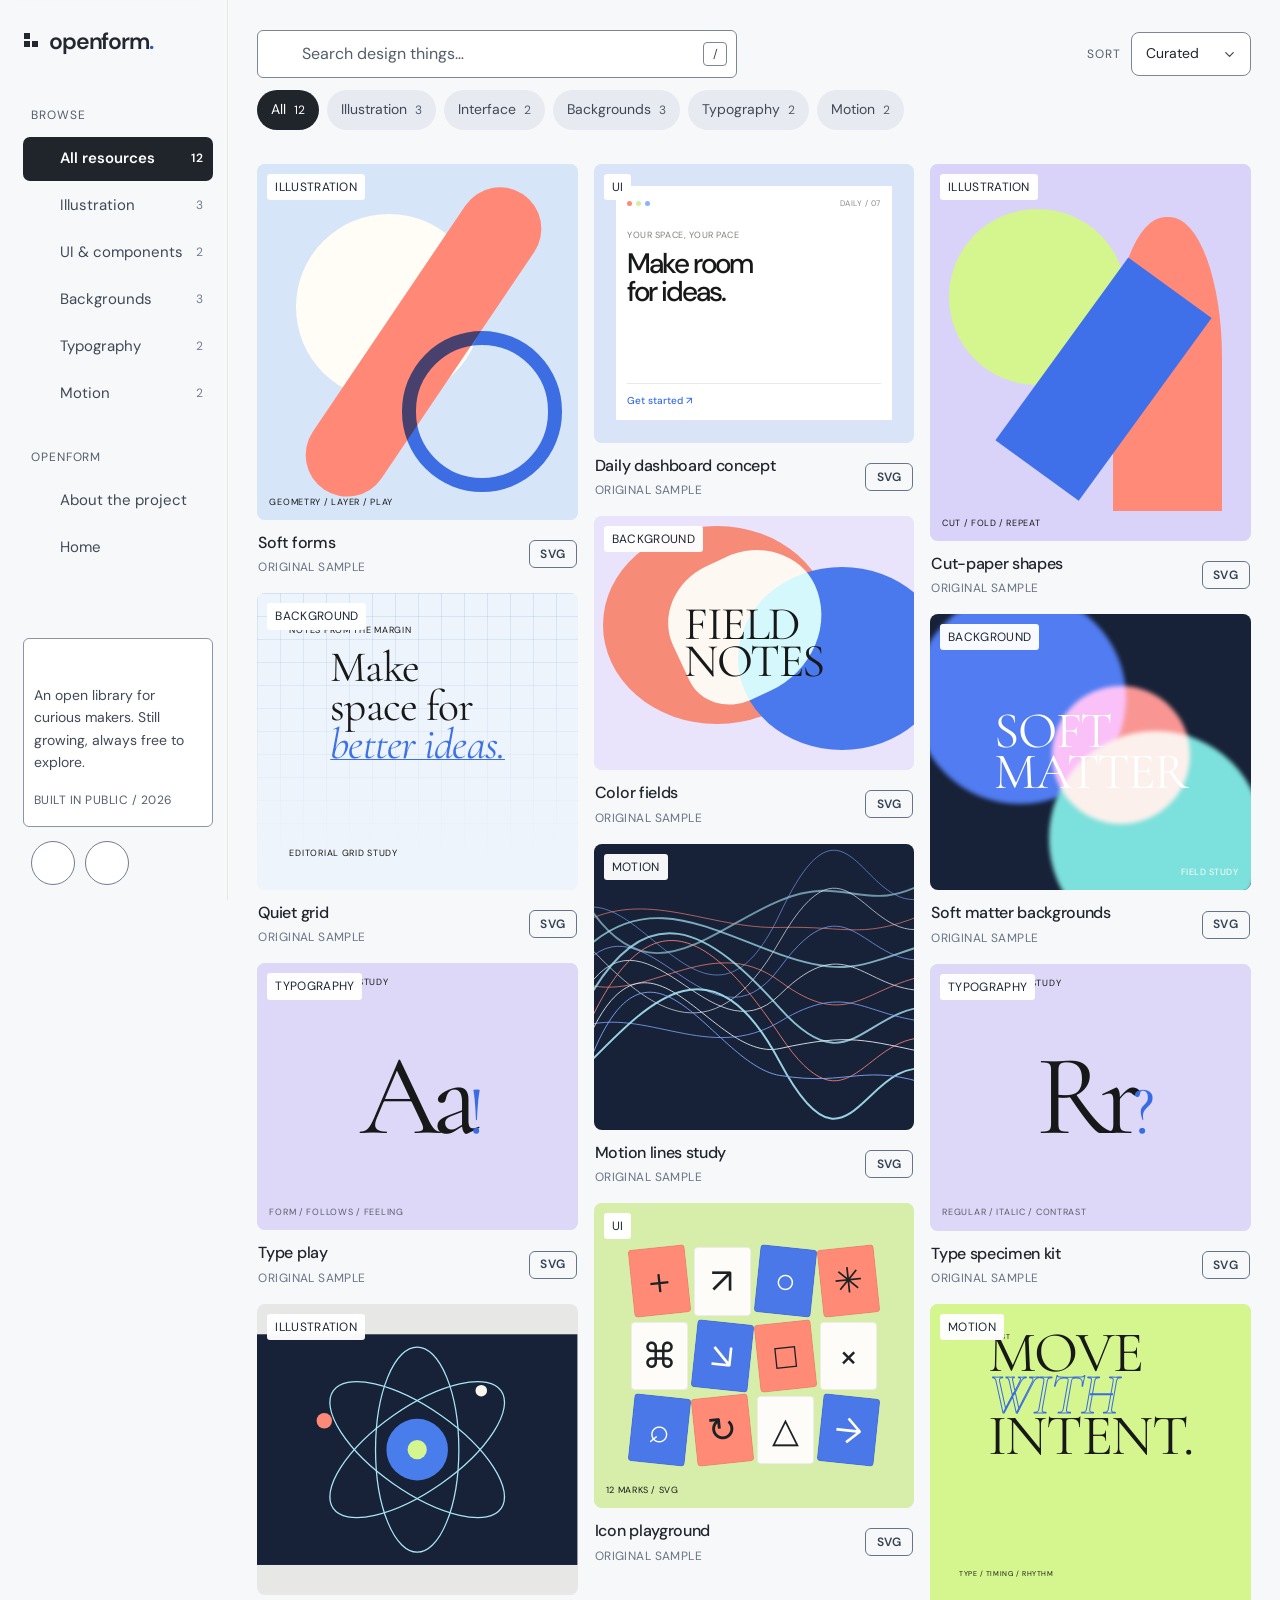
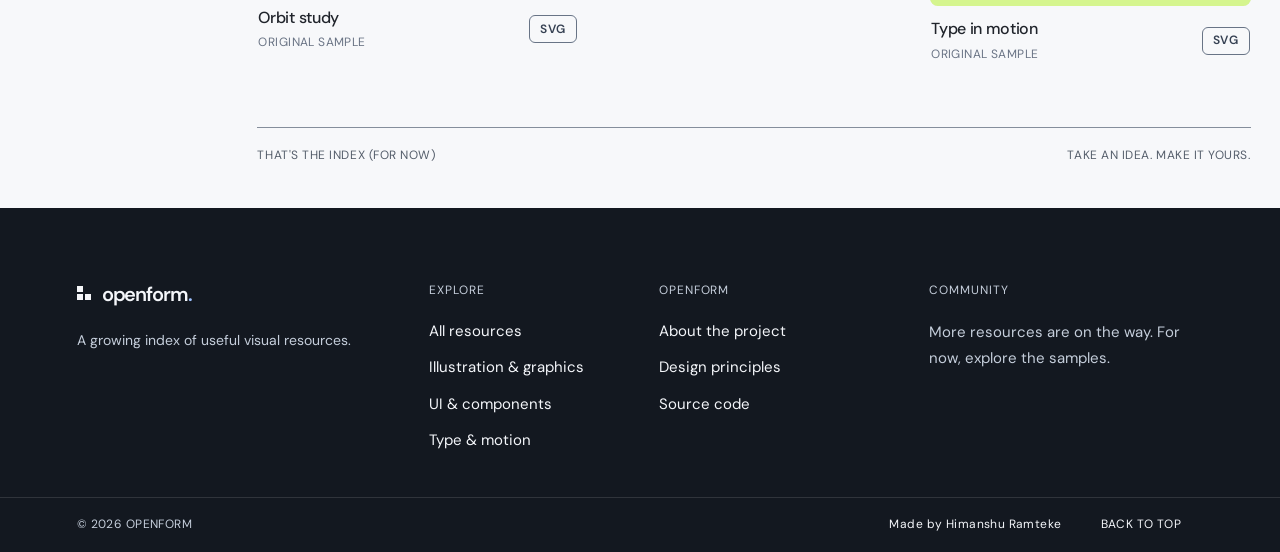
==== commit 6f86627a: "Refine library filters, active states, sort control and resource cards" ====
--- a/library.html
+++ b/library.html
@@ -6,7 +6,7 @@
 <title>Library — Openform</title>
 <link rel="preconnect" href="https://fonts.googleapis.com"><link rel="preconnect" href="https://fonts.gstatic.com" crossorigin>
 <link href="https://fonts.googleapis.com/css2?family=Cormorant+Garamond:ital,wght@0,400;0,500;0,600;1,400;1,500;1,600&family=DM+Sans:wght@400;500;600;700&display=swap" rel="stylesheet">
-<link rel="stylesheet" href="styles.css?v=20261012-2"><script src="app.js?v=20261012-1" defer></script>
+<link rel="stylesheet" href="styles.css?v=20261012-3"><script src="app.js?v=20261012-3" defer></script>
 </head>
 <body class="library-page">
 <a class="skip-link" href="#main-content">Skip to main content</a>
@@ -16,7 +16,7 @@
     <div class="sidebar-section"><span class="sidebar-label">BROWSE</span>
       <button class="sidebar-filter is-active" type="button" data-filter="All" aria-pressed="true"><span class="sidebar-icon"><span class="mi mi-stack" aria-hidden="true"></span></span> All resources <span class="sidebar-count">12</span></button>
       <button class="sidebar-filter" type="button" data-filter="Illustration" aria-pressed="false"><span class="sidebar-icon"><span class="mi mi-image" aria-hidden="true"></span></span> Illustration <span class="sidebar-count">3</span></button>
-      <button class="sidebar-filter" type="button" data-filter="UI" aria-pressed="false"><span class="sidebar-icon"><span class="mi mi-stack" aria-hidden="true"></span></span> UI & components <span class="sidebar-count">2</span></button>
+      <button class="sidebar-filter" type="button" data-filter="UI" aria-pressed="false"><span class="sidebar-icon"><span class="mi mi-layout-grid" aria-hidden="true"></span></span> UI & components <span class="sidebar-count">2</span></button>
       <button class="sidebar-filter" type="button" data-filter="Background" aria-pressed="false"><span class="sidebar-icon"><span class="mi mi-image" aria-hidden="true"></span></span> Backgrounds <span class="sidebar-count">3</span></button>
       <button class="sidebar-filter" type="button" data-filter="Typography" aria-pressed="false"><span class="sidebar-icon"><span class="mi mi-file" aria-hidden="true"></span></span> Typography <span class="sidebar-count">2</span></button>
       <button class="sidebar-filter" type="button" data-filter="Motion" aria-pressed="false"><span class="sidebar-icon"><span class="mi mi-play" aria-hidden="true"></span></span> Motion <span class="sidebar-count">2</span></button>
@@ -27,7 +27,7 @@
   </aside>
   <main class="library-main" id="main-content">
     <header class="library-header">
-      <div class="library-page-title"><h1>Design</h1></div>
+      
       <div class="library-header-controls">
         <div class="library-tools">
           <label class="search-box"><span class="search-icon" aria-hidden="true"><span class="mi mi-search"></span></span><input id="searchInput" type="search" placeholder="Search design things…" aria-label="Search assets"><kbd aria-hidden="true">/</kbd><button id="clearSearch" type="button" aria-label="Clear search"><span class="mi mi-cancel" aria-hidden="true"></span></button></label>
--- a/styles.css
+++ b/styles.css
@@ -961,3 +961,93 @@
 @media(prefers-reduced-motion:reduce){
   .hero-aside-item{transition:none!important}
 }
+
+/* Library card and control refinement from annotated review. */
+.library-header{grid-template-columns:minmax(0,1fr);width:100%}
+.library-header-controls{grid-column:1;min-width:0;width:100%}
+.library-header-actions{display:none}
+.library-page-title{display:none!important}
+.library-tools{
+  display:grid;grid-template-columns:minmax(0,480px) minmax(120px,1fr);
+  align-items:center;justify-content:space-between;gap:22px;width:100%;margin-bottom:12px;
+}
+.library-tools .search-box{width:100%;max-width:480px}
+.library-tools .sort-wrap{justify-self:end;align-self:center;margin:0;gap:10px;color:#555e6b}
+.library-tools .sort-wrap select{
+  appearance:none;-webkit-appearance:none;min-width:120px;min-height:44px;
+  padding:0 40px 0 14px;border:1px solid #7d8794;border-radius:8px;
+  background-color:#fff;
+  background-image:url("data:image/svg+xml,%3Csvg xmlns='http://www.w3.org/2000/svg' width='16' height='16' viewBox='0 0 24 24' fill='none' stroke='%23414956' stroke-width='2' stroke-linecap='round' stroke-linejoin='round'%3E%3Cpath d='m6 9 6 6 6-6'/%3E%3C/svg%3E");
+  background-repeat:no-repeat;background-position:right 13px center;background-size:15px 15px;
+  color:#20242b;font-size:14px;line-height:1.4;cursor:pointer;
+  transition:border-color .18s ease,background-color .18s ease,box-shadow .18s ease;
+}
+.library-tools .sort-wrap select:hover{border-color:#2859b8;background-color:#f8faff}
+.library-tools .sort-wrap select:focus-visible{outline:3px solid #2859b8!important;outline-offset:2px!important;box-shadow:0 0 0 2px #f7f8fa}
+.library-tools .sort-wrap select option{background:#fff;color:#20242b}
+body.dark.library-page .library-tools .sort-wrap{color:#c5cedb}
+body.dark.library-page .library-tools .sort-wrap select{
+  border-color:#8a96a7;background-color:#1c222c;
+  background-image:url("data:image/svg+xml,%3Csvg xmlns='http://www.w3.org/2000/svg' width='16' height='16' viewBox='0 0 24 24' fill='none' stroke='%23e3e8f0' stroke-width='2' stroke-linecap='round' stroke-linejoin='round'%3E%3Cpath d='m6 9 6 6 6-6'/%3E%3C/svg%3E");
+  color:#f4f6fa;
+}
+body.dark.library-page .library-tools .sort-wrap select:hover{border-color:#b4ccff;background-color:#242e3d}
+body.dark.library-page .library-tools .sort-wrap select:focus-visible{outline:3px solid #c0d4ff!important;box-shadow:0 0 0 2px #111722}
+body.dark.library-page .library-tools .sort-wrap select option{background:#1c222c;color:#f4f6fa}
+
+.library-page .sidebar-filter{gap:10px;border-radius:7px;transition:background-color .16s ease,color .16s ease}
+.library-page .sidebar-filter .sidebar-icon,.library-page .sidebar-filter .sidebar-count{color:#737d8c;transition:color .16s ease}
+.library-page .sidebar-filter:hover:not(.is-active){background:#e9edf4;color:#20242b}
+.library-page .sidebar-filter:hover:not(.is-active) .sidebar-icon,.library-page .sidebar-filter:hover:not(.is-active) .sidebar-count{color:#2859b8}
+.library-page .sidebar-filter.is-active{background:#20242b!important;color:#fff!important;font-weight:600}
+.library-page .sidebar-filter.is-active .sidebar-icon,.library-page .sidebar-filter.is-active .sidebar-count{color:#fff!important}
+.library-page .sidebar-filter.is-active:hover{background:#20242b!important;color:#fff!important}
+body.dark.library-page .sidebar-filter .sidebar-icon,body.dark.library-page .sidebar-filter .sidebar-count{color:#bec7d5}
+body.dark.library-page .sidebar-filter:hover:not(.is-active){background:#2b3546;color:#fff}
+body.dark.library-page .sidebar-filter:hover:not(.is-active) .sidebar-icon,body.dark.library-page .sidebar-filter:hover:not(.is-active) .sidebar-count{color:#c5d8ff}
+body.dark.library-page .sidebar-filter.is-active{background:#f4f6fa!important;color:#111722!important;font-weight:600}
+body.dark.library-page .sidebar-filter.is-active .sidebar-icon,body.dark.library-page .sidebar-filter.is-active .sidebar-count{color:#111722!important}
+body.dark.library-page .sidebar-filter.is-active:hover{background:#f4f6fa!important;color:#111722!important}
+.library-page .sidebar-filter:focus-visible{outline:3px solid #2859b8!important;outline-offset:2px!important}
+body.dark.library-page .sidebar-filter:focus-visible{outline-color:#c0d4ff!important}
+
+.library-page .asset-open{opacity:0;visibility:hidden;transform:translateY(5px) scale(.96);pointer-events:none;transition:opacity .18s ease,visibility .18s ease,transform .18s ease,background-color .18s ease}
+.library-page .asset-card:hover .asset-open,.library-page .asset-card:focus-visible .asset-open{opacity:1;visibility:visible;transform:translateY(0) scale(1)}
+.library-page .asset-card:focus-within .asset-open{opacity:1;visibility:visible;transform:none}
+.library-page .asset-open{background:rgba(20,25,32,.94);color:#fff}
+.library-page .asset-card:hover .asset-open{background:#111722}
+.library-page .asset-meta{align-items:center;gap:16px}
+.library-page .asset-meta>div{min-width:0}
+.library-page .asset-meta p{font-size:12px;line-height:1.5;letter-spacing:.035em;color:#697384}
+.library-page .asset-format-badge{
+  display:inline-flex;align-items:center;justify-content:center;flex:0 0 auto;min-width:48px;min-height:28px;
+  padding:4px 10px;border:1px solid #687486;border-radius:6px;background:transparent;color:#354052;
+  font:600 12px/1.2 var(--sans);letter-spacing:.035em;white-space:nowrap;
+}
+body.dark.library-page .asset-meta p{color:#c5cedb}
+body.dark.library-page .asset-format-badge{border-color:#6f7d91;background:rgba(255,255,255,.025);color:#e6ecf5}
+.library-page .asset-category{display:none!important}
+.mi-layout-grid{--mi-src:url("https://raw.githubusercontent.com/Mage-Icons/mage-icons/main/svg/stroke/Layout%20Grid.svg")}
+.library-page .sidebar-filter[data-filter="UI"] .sidebar-icon{color:#7b8799}
+.library-page .sidebar-filter[data-filter="UI"].is-active .sidebar-icon{color:inherit}
+body.dark.library-page .sidebar-filter[data-filter="UI"] .sidebar-icon{color:#b7c2d3}
+body.dark.library-page .sidebar-filter[data-filter="UI"].is-active .sidebar-icon{color:inherit}
+@media(min-width:761px){.library-header{margin-bottom:34px}.library-tools .sort-wrap{margin-left:0}.library-header .category-strip{margin-bottom:0}}
+@media(max-width:1050px){.library-tools{grid-template-columns:minmax(0,1fr) max-content;gap:14px}.library-tools .sort-wrap select{min-width:116px}}
+@media(max-width:820px){.library-header{grid-template-columns:minmax(0,1fr);gap:0}.library-tools{grid-template-columns:minmax(0,1fr) max-content}}
+@media(max-width:760px){
+ .library-header{display:flex;flex-direction:column;align-items:stretch;gap:12px;margin-bottom:26px}
+ .library-header-actions{display:flex;align-self:flex-end;align-items:center;justify-content:flex-end;gap:8px;order:0}
+ .library-header-controls{width:100%;order:1}
+ .library-tools{grid-template-columns:minmax(0,1fr) max-content;gap:10px;margin-bottom:12px}
+ .library-tools .sort-wrap{gap:6px}
+ .library-tools .sort-wrap>span{font-size:11px}
+ .library-tools .sort-wrap select{min-width:112px;min-height:44px;padding-left:11px;padding-right:35px;background-position:right 10px center}
+ .library-header .category-strip{margin-bottom:0}
+}
+@media(max-width:520px){
+ .library-tools{grid-template-columns:minmax(0,1fr);gap:10px}
+ .library-tools .sort-wrap{justify-self:end}
+ .library-tools .sort-wrap select{min-width:124px}
+}
+@media(prefers-reduced-motion:reduce){.library-page .asset-open,.library-page .sidebar-filter,.library-tools .sort-wrap select{transition:none!important}}
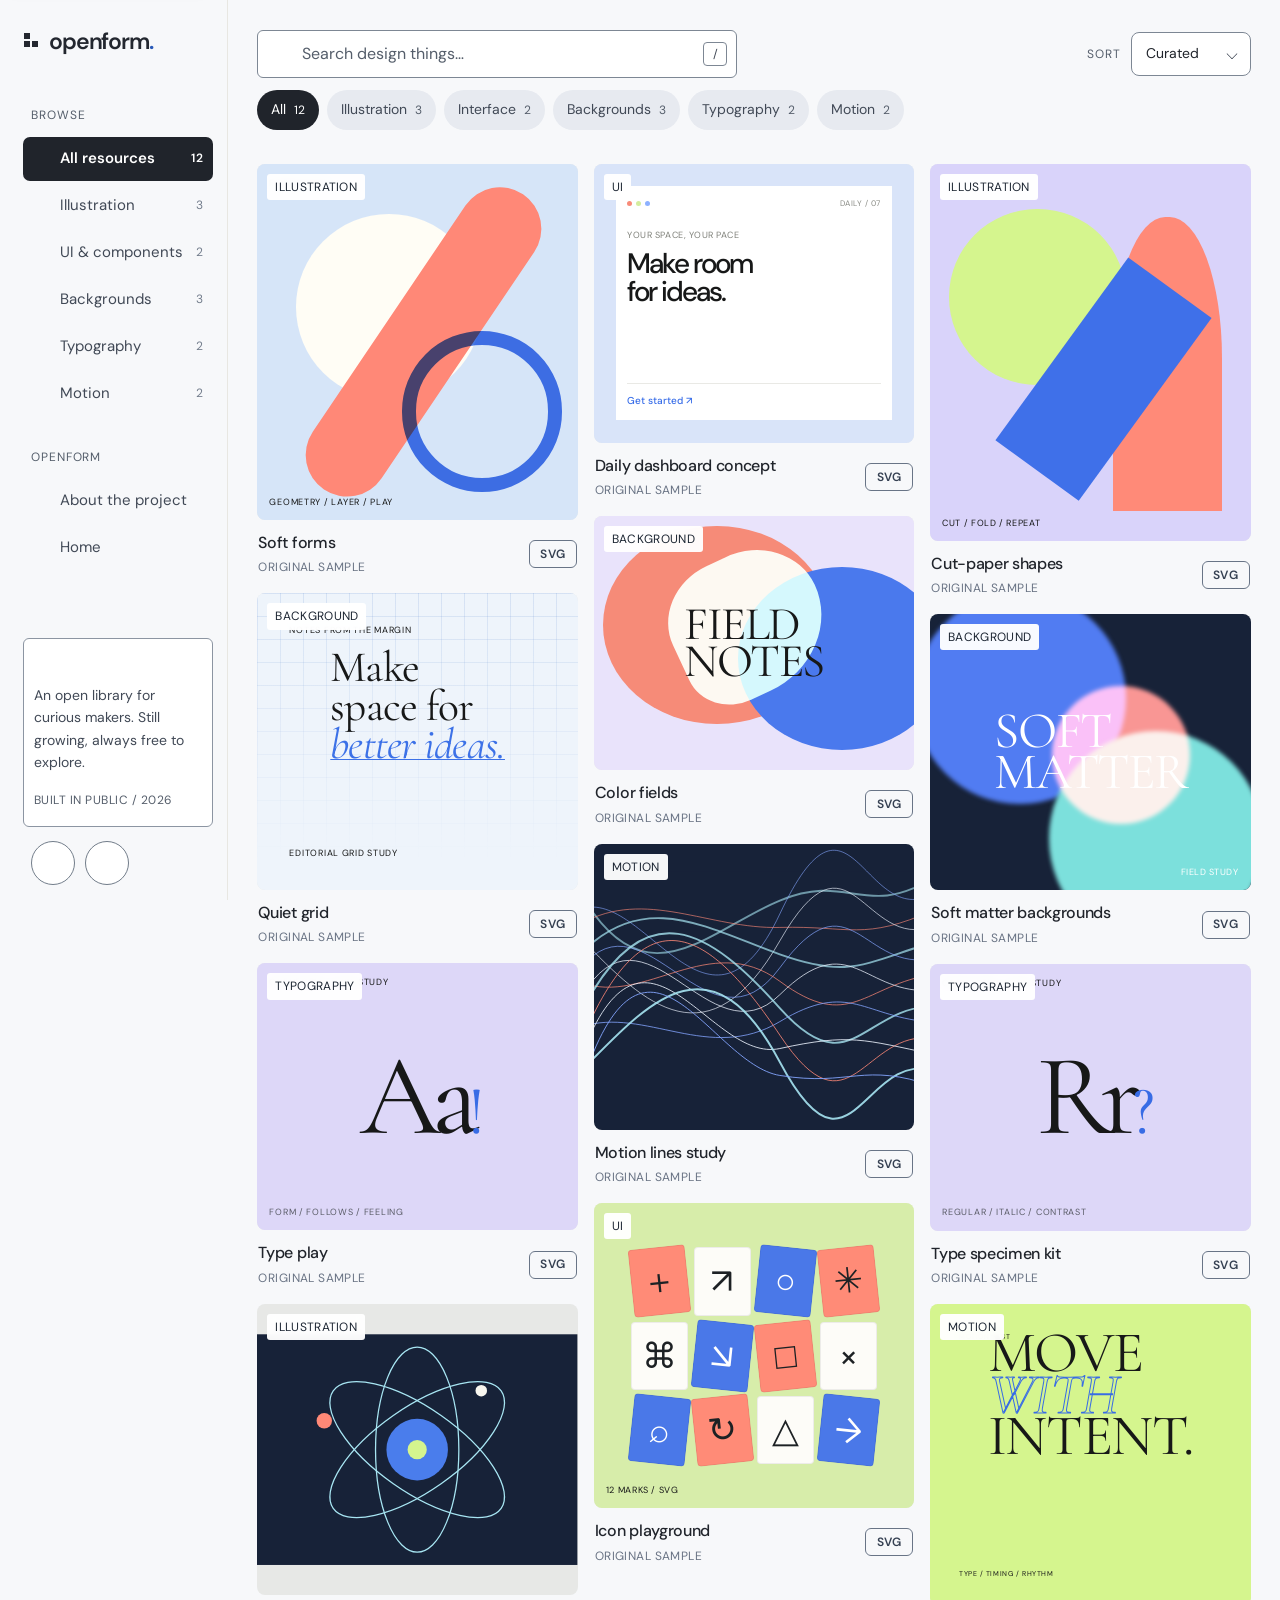
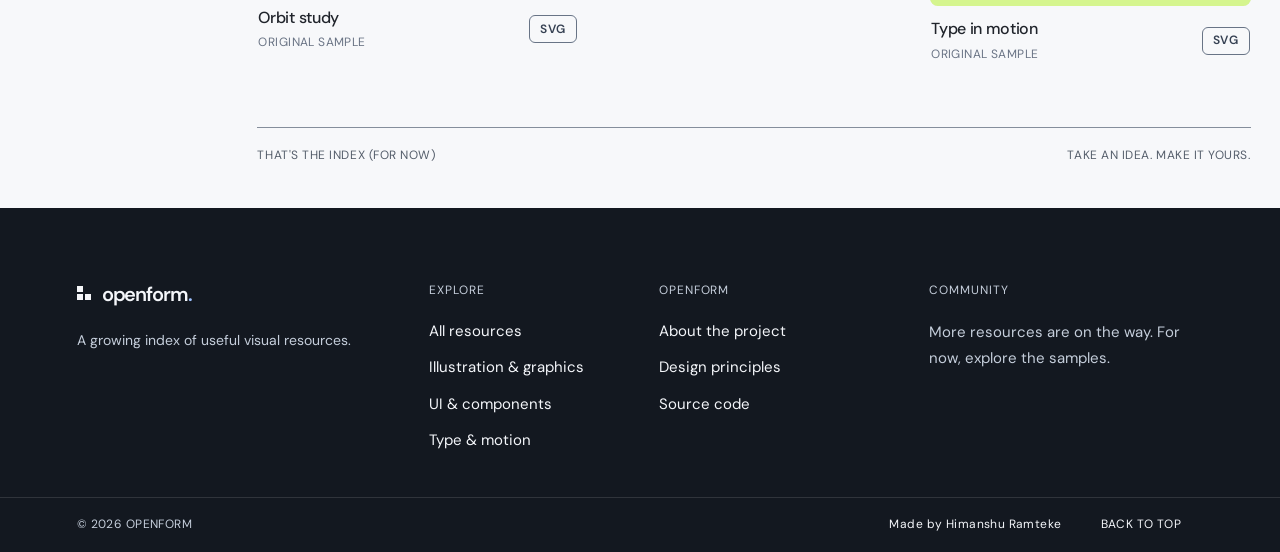
==== commit 59e06243: "Fix tiled sort dropdown chevrons" ====
--- a/library.html
+++ b/library.html
@@ -6,7 +6,7 @@
 <title>Library — Openform</title>
 <link rel="preconnect" href="https://fonts.googleapis.com"><link rel="preconnect" href="https://fonts.gstatic.com" crossorigin>
 <link href="https://fonts.googleapis.com/css2?family=Cormorant+Garamond:ital,wght@0,400;0,500;0,600;1,400;1,500;1,600&family=DM+Sans:wght@400;500;600;700&display=swap" rel="stylesheet">
-<link rel="stylesheet" href="styles.css?v=20261012-3"><script src="app.js?v=20261012-3" defer></script>
+<link rel="stylesheet" href="styles.css?v=20261012-4"><script src="app.js?v=20261012-3" defer></script>
 </head>
 <body class="library-page">
 <a class="skip-link" href="#main-content">Skip to main content</a>
--- a/styles.css
+++ b/styles.css
@@ -1051,3 +1051,31 @@
  .library-tools .sort-wrap select{min-width:124px}
 }
 @media(prefers-reduced-motion:reduce){.library-page .asset-open,.library-page .sidebar-filter,.library-tools .sort-wrap select{transition:none!important}}
+
+
+/* Targeted sort dropdown fix: one CSS-drawn chevron, no tiled background image. */
+.library-page .library-tools .sort-wrap{position:relative}
+.library-page .library-tools .sort-wrap select,
+body.dark.library-page .library-tools .sort-wrap select{
+  background-image:none!important;
+  background-repeat:no-repeat!important;
+  background-size:auto!important;
+  padding-right:40px!important;
+}
+.library-page .library-tools .sort-wrap::after{
+  content:"";
+  position:absolute;
+  right:15px;
+  top:calc(50% + 1px);
+  width:7px;
+  height:7px;
+  border-right:1.75px solid #414956;
+  border-bottom:1.75px solid #414956;
+  border-radius:0 0 1px 0;
+  transform:translateY(-65%) rotate(45deg);
+  pointer-events:none;
+}
+body.dark.library-page .library-tools .sort-wrap::after{border-color:#e3e8f0}
+@media(forced-colors:active){
+  .library-page .library-tools .sort-wrap::after{border-color:CanvasText}
+}
